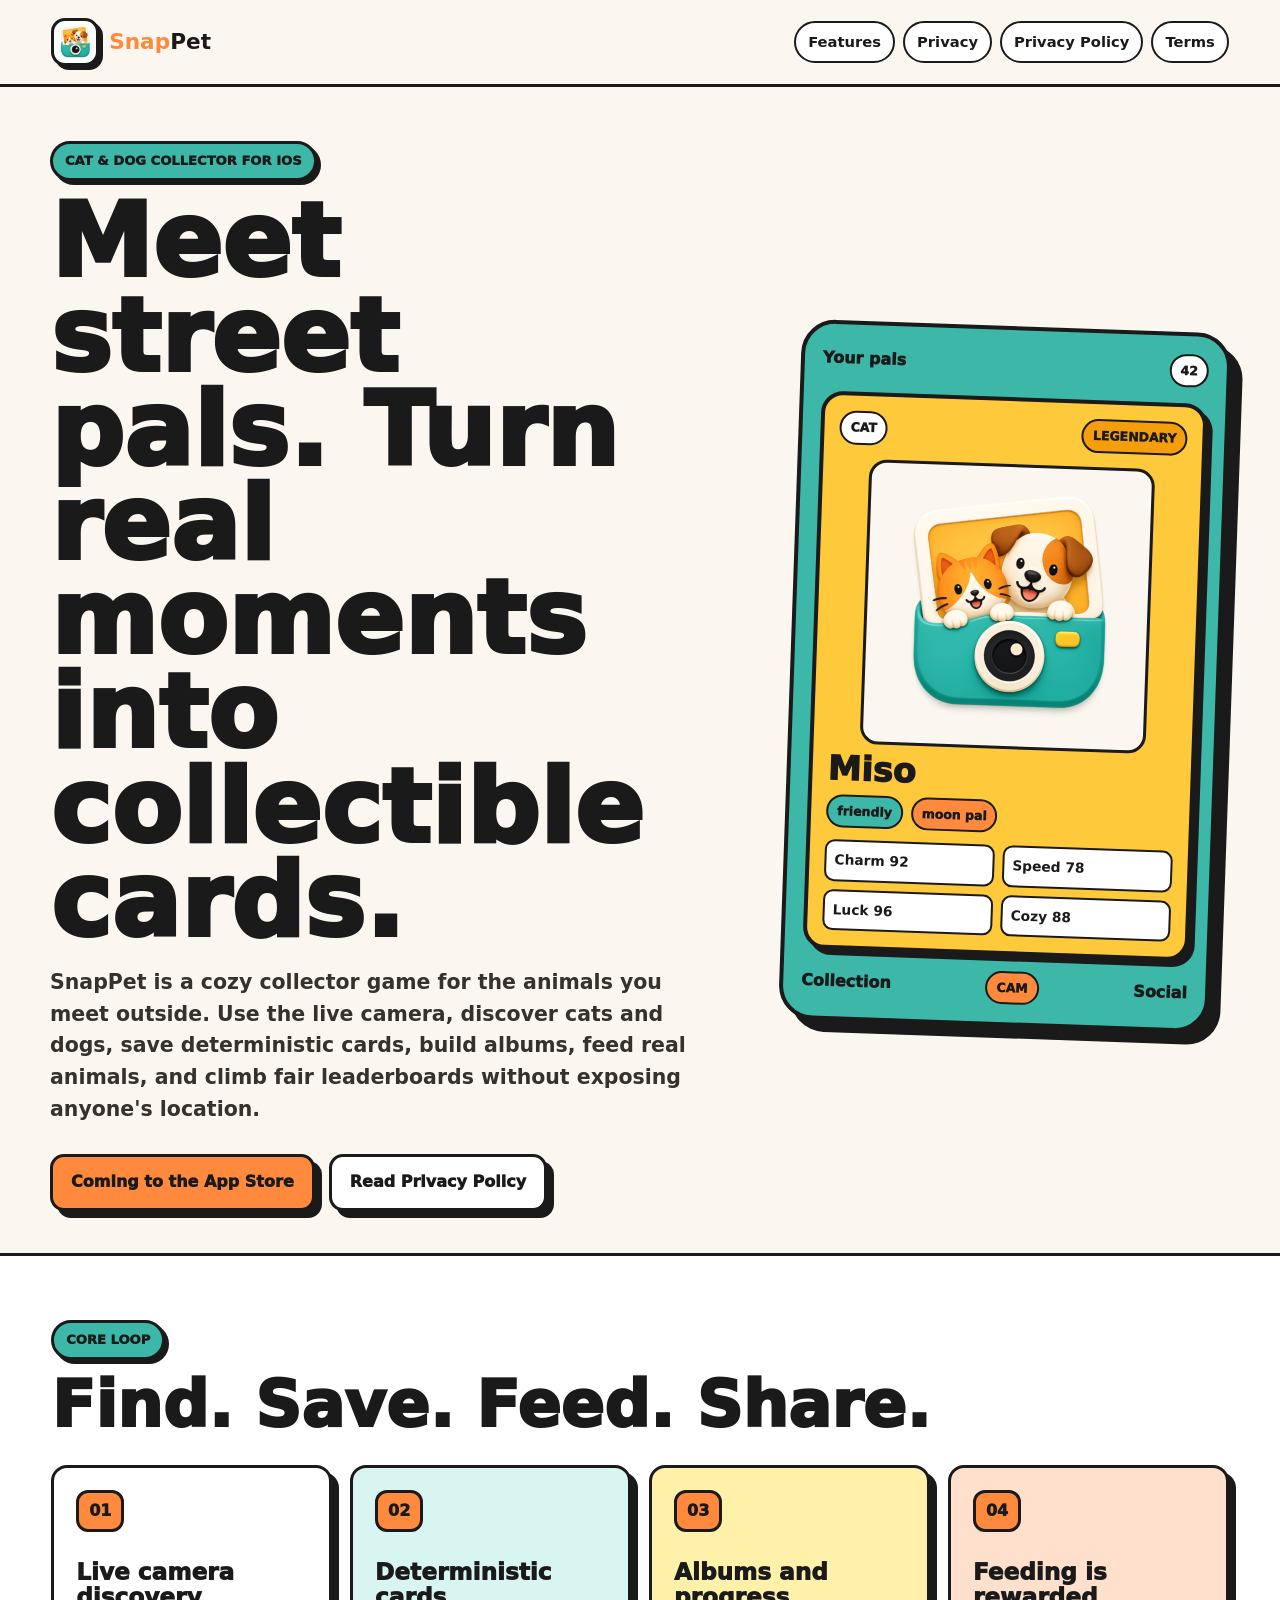
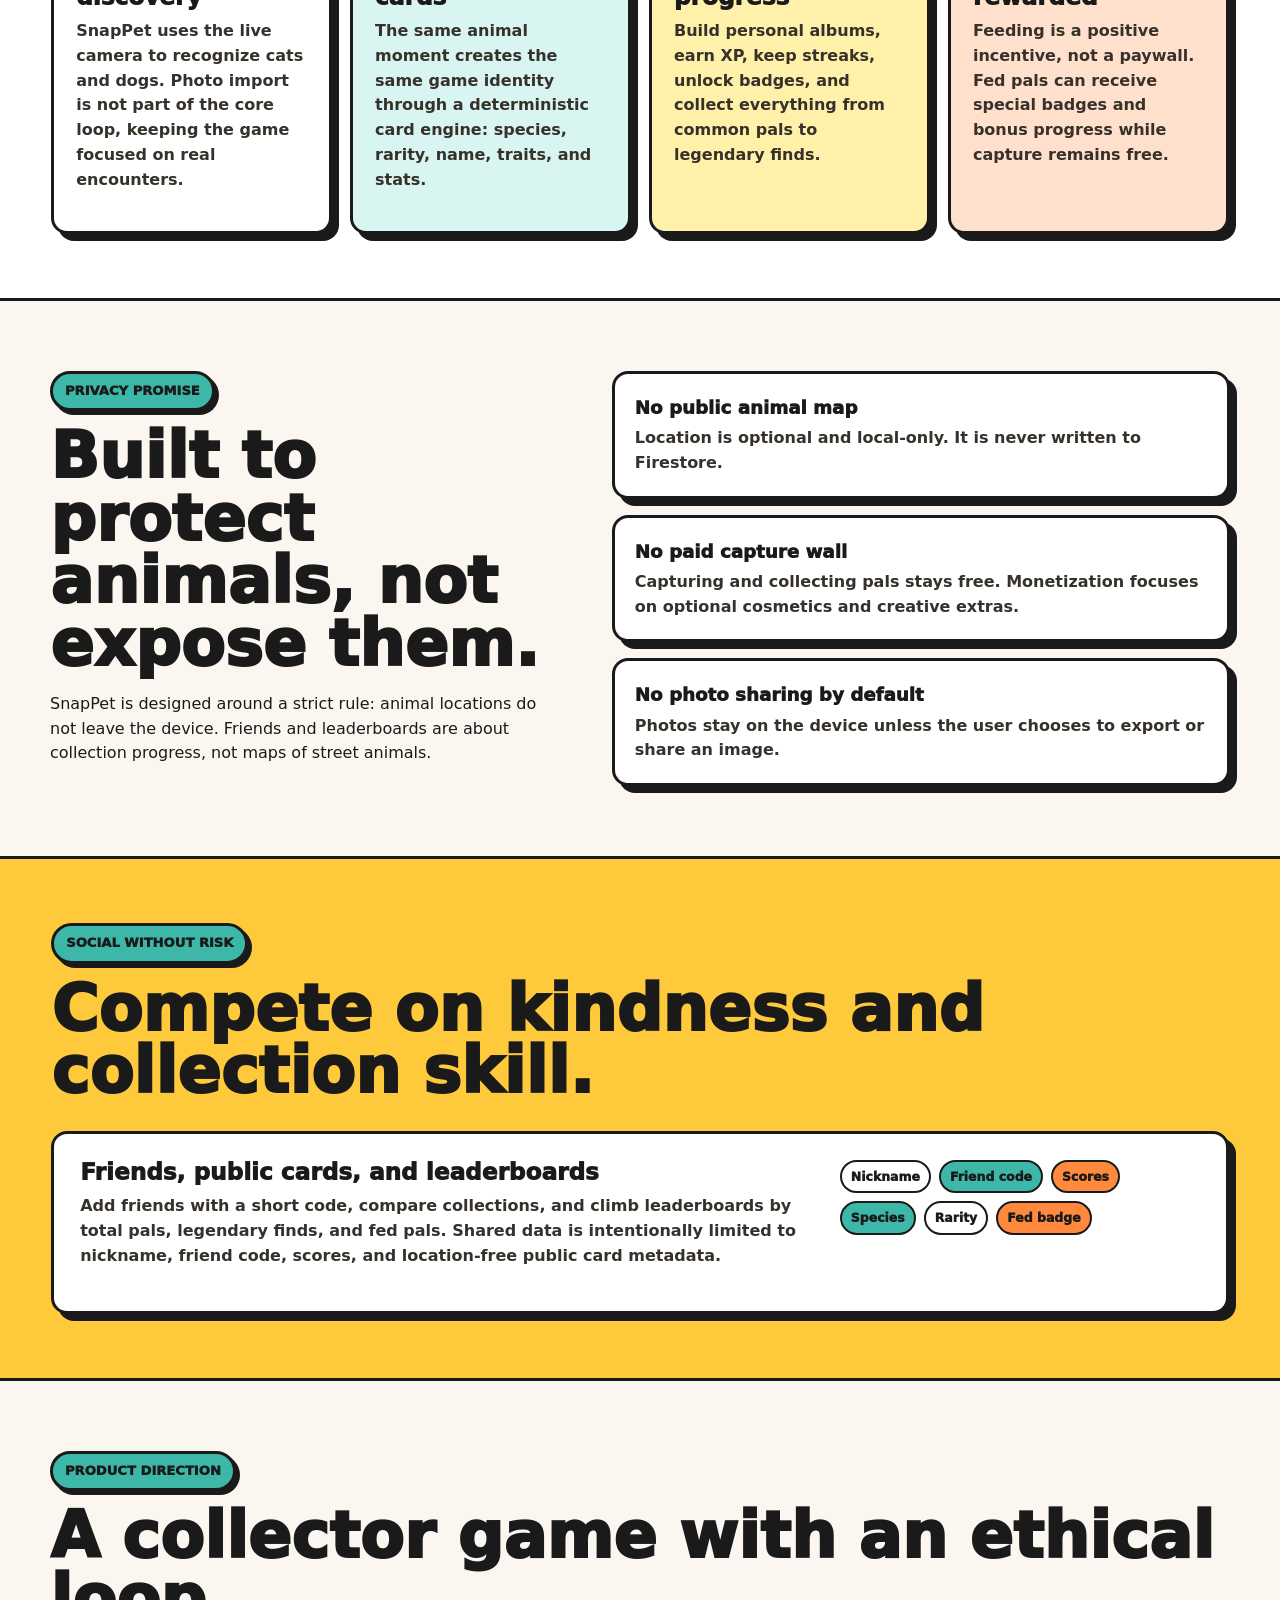
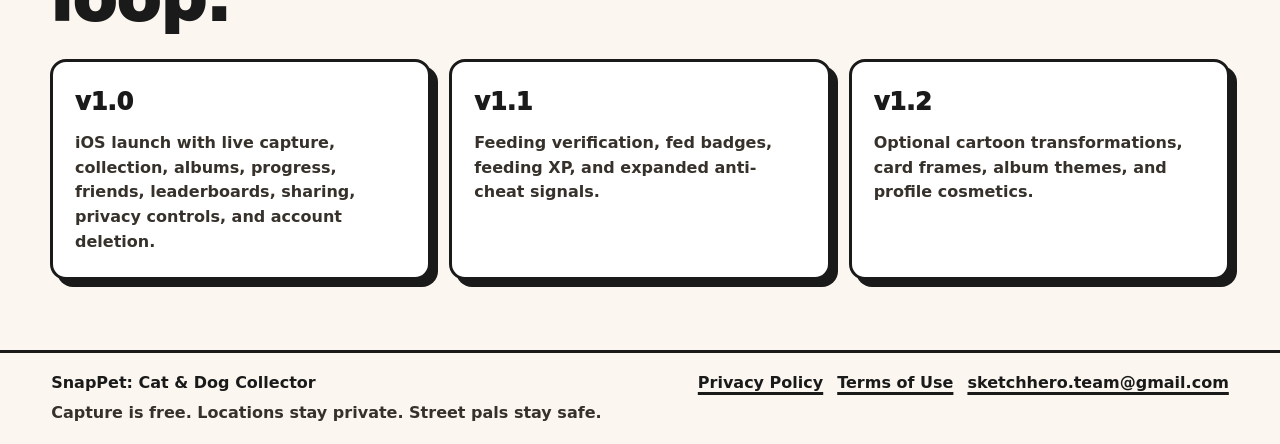
==== index.html @ d19632e2 "Add SnapPet GitHub Pages site Initialize static marketing, privacy policy, and terms of use pages fo" ====
<!doctype html>
<html lang="en">
<head>
  <meta charset="utf-8">
  <meta name="viewport" content="width=device-width, initial-scale=1">
  <title>SnapPet: Cat &amp; Dog Collector</title>
  <meta name="description" content="SnapPet turns real street cats and dogs into collectible cards with privacy-first social play. Capture is free, location stays private, and feeding is rewarded.">
  <meta name="theme-color" content="#FBF7F0">
  <meta property="og:title" content="SnapPet: Cat &amp; Dog Collector">
  <meta property="og:description" content="Meet real cats and dogs, collect their cards, feed them, and compete without exposing locations.">
  <meta property="og:type" content="website">
  <meta property="og:image" content="assets/app-icon.png">
  <link rel="icon" href="assets/brand-icon.png">
  <link rel="apple-touch-icon" href="assets/app-icon.png">
  <link rel="stylesheet" href="styles.css">
</head>
<body>
  <header class="site-header">
    <a class="brand" href="index.html" aria-label="SnapPet home">
      <img src="assets/brand-icon.png" alt="" width="48" height="48">
      <span><strong>Snap</strong>Pet</span>
    </a>
    <nav aria-label="Primary navigation">
      <a href="#features">Features</a>
      <a href="#privacy">Privacy</a>
      <a href="privacy.html">Privacy Policy</a>
      <a href="terms.html">Terms</a>
    </nav>
  </header>

  <main>
    <section class="hero">
      <div class="hero-copy">
        <p class="eyebrow">Cat &amp; dog collector for iOS</p>
        <h1>Meet street pals. Turn real moments into collectible cards.</h1>
        <p class="lead">SnapPet is a cozy collector game for the animals you meet outside. Use the live camera, discover cats and dogs, save deterministic cards, build albums, feed real animals, and climb fair leaderboards without exposing anyone's location.</p>
        <div class="actions">
          <a class="neo-button primary" href="#launch">Coming to the App Store</a>
          <a class="neo-button secondary" href="privacy.html">Read Privacy Policy</a>
        </div>
      </div>
      <div class="hero-visual" aria-label="SnapPet app preview">
        <div class="phone-frame">
          <div class="phone-top">
            <span>Your pals</span>
            <span class="pill">42</span>
          </div>
          <div class="card-preview legendary">
            <div class="card-top">
              <span class="pet-icon">CAT</span>
              <span class="rarity">LEGENDARY</span>
            </div>
            <img src="assets/brand-icon.png" alt="SnapPet cat and dog camera icon">
            <h2>Miso</h2>
            <div class="trait-row">
              <span>friendly</span>
              <span>moon pal</span>
            </div>
            <div class="stat-grid">
              <span>Charm 92</span>
              <span>Speed 78</span>
              <span>Luck 96</span>
              <span>Cozy 88</span>
            </div>
          </div>
          <div class="phone-actions">
            <span>Collection</span>
            <span class="camera-dot">CAM</span>
            <span>Social</span>
          </div>
        </div>
      </div>
    </section>

    <section class="band" id="features">
      <div class="section-heading">
        <p class="eyebrow">Core loop</p>
        <h2>Find. Save. Feed. Share.</h2>
      </div>
      <div class="feature-grid">
        <article class="neo-card">
          <span class="number">01</span>
          <h3>Live camera discovery</h3>
          <p>SnapPet uses the live camera to recognize cats and dogs. Photo import is not part of the core loop, keeping the game focused on real encounters.</p>
        </article>
        <article class="neo-card teal">
          <span class="number">02</span>
          <h3>Deterministic cards</h3>
          <p>The same animal moment creates the same game identity through a deterministic card engine: species, rarity, name, traits, and stats.</p>
        </article>
        <article class="neo-card yellow">
          <span class="number">03</span>
          <h3>Albums and progress</h3>
          <p>Build personal albums, earn XP, keep streaks, unlock badges, and collect everything from common pals to legendary finds.</p>
        </article>
        <article class="neo-card orange">
          <span class="number">04</span>
          <h3>Feeding is rewarded</h3>
          <p>Feeding is a positive incentive, not a paywall. Fed pals can receive special badges and bonus progress while capture remains free.</p>
        </article>
      </div>
    </section>

    <section class="split" id="privacy">
      <div>
        <p class="eyebrow">Privacy promise</p>
        <h2>Built to protect animals, not expose them.</h2>
        <p>SnapPet is designed around a strict rule: animal locations do not leave the device. Friends and leaderboards are about collection progress, not maps of street animals.</p>
      </div>
      <div class="promise-list">
        <div class="promise-item">
          <strong>No public animal map</strong>
          <span>Location is optional and local-only. It is never written to Firestore.</span>
        </div>
        <div class="promise-item">
          <strong>No paid capture wall</strong>
          <span>Capturing and collecting pals stays free. Monetization focuses on optional cosmetics and creative extras.</span>
        </div>
        <div class="promise-item">
          <strong>No photo sharing by default</strong>
          <span>Photos stay on the device unless the user chooses to export or share an image.</span>
        </div>
      </div>
    </section>

    <section class="band social-band">
      <div class="section-heading">
        <p class="eyebrow">Social without risk</p>
        <h2>Compete on kindness and collection skill.</h2>
      </div>
      <div class="wide-card">
        <div>
          <h3>Friends, public cards, and leaderboards</h3>
          <p>Add friends with a short code, compare collections, and climb leaderboards by total pals, legendary finds, and fed pals. Shared data is intentionally limited to nickname, friend code, scores, and location-free public card metadata.</p>
        </div>
        <ul class="tag-list" aria-label="Shared social fields">
          <li>Nickname</li>
          <li>Friend code</li>
          <li>Scores</li>
          <li>Species</li>
          <li>Rarity</li>
          <li>Fed badge</li>
        </ul>
      </div>
    </section>

    <section class="roadmap" id="launch">
      <div class="section-heading">
        <p class="eyebrow">Product direction</p>
        <h2>A collector game with an ethical loop.</h2>
      </div>
      <div class="timeline">
        <article>
          <strong>v1.0</strong>
          <span>iOS launch with live capture, collection, albums, progress, friends, leaderboards, sharing, privacy controls, and account deletion.</span>
        </article>
        <article>
          <strong>v1.1</strong>
          <span>Feeding verification, fed badges, feeding XP, and expanded anti-cheat signals.</span>
        </article>
        <article>
          <strong>v1.2</strong>
          <span>Optional cartoon transformations, card frames, album themes, and profile cosmetics.</span>
        </article>
      </div>
    </section>
  </main>

  <footer class="site-footer">
    <div>
      <strong>SnapPet: Cat &amp; Dog Collector</strong>
      <p>Capture is free. Locations stay private. Street pals stay safe.</p>
    </div>
    <div class="footer-links">
      <a href="privacy.html">Privacy Policy</a>
      <a href="terms.html">Terms of Use</a>
      <a href="mailto:sketchhero.team@gmail.com">sketchhero.team@gmail.com</a>
    </div>
  </footer>
</body>
</html>
---- styles.css ----
:root {
  --cream: #FBF7F0;
  --ink: #1A1A1A;
  --orange: #FF8A3D;
  --teal: #3DB8A8;
  --yellow: #FFC93C;
  --surface: #FFFFFF;
  --warm-gray: #8A8278;
  --border-light: #E3E3E6;
  --common: #9CA3AF;
  --uncommon: #4ADE80;
  --rare: #3B82F6;
  --epic: #A855F7;
  --legendary: #F59E0B;
  --radius: 16px;
  --shadow: 7px 7px 0 var(--ink);
}

* {
  box-sizing: border-box;
}

html {
  scroll-behavior: smooth;
}

body {
  margin: 0;
  background: var(--cream);
  color: var(--ink);
  font-family: ui-rounded, "SF Pro Rounded", "Arial Rounded MT Bold", system-ui, -apple-system, BlinkMacSystemFont, "Segoe UI", sans-serif;
  line-height: 1.55;
}

a {
  color: inherit;
  text-decoration-thickness: 3px;
  text-underline-offset: 4px;
}

img {
  display: block;
  max-width: 100%;
}

.site-header,
.site-footer {
  display: flex;
  align-items: center;
  justify-content: space-between;
  gap: 24px;
  padding: 18px clamp(18px, 4vw, 56px);
  border-bottom: 3px solid var(--ink);
  background: var(--cream);
}

.site-header {
  position: sticky;
  top: 0;
  z-index: 10;
}

.brand {
  display: inline-flex;
  align-items: center;
  gap: 10px;
  color: var(--ink);
  font-size: 1.35rem;
  font-weight: 900;
  text-decoration: none;
}

.brand img {
  width: 48px;
  height: 48px;
  border: 3px solid var(--ink);
  border-radius: 14px;
  background: var(--surface);
  box-shadow: 4px 4px 0 var(--ink);
}

.brand strong {
  color: var(--orange);
}

nav {
  display: flex;
  flex-wrap: wrap;
  align-items: center;
  justify-content: flex-end;
  gap: 8px;
}

nav a {
  border: 2px solid var(--ink);
  border-radius: 999px;
  background: var(--surface);
  padding: 8px 12px;
  color: var(--ink);
  font-size: .92rem;
  font-weight: 900;
  text-decoration: none;
}

nav a:hover,
nav a[aria-current="page"] {
  background: var(--yellow);
}

main {
  overflow: hidden;
}

.hero,
.split,
.roadmap,
.legal-page {
  width: min(1180px, calc(100% - 36px));
  margin: 0 auto;
}

.hero {
  display: grid;
  grid-template-columns: minmax(0, 1fr) minmax(320px, 450px);
  gap: clamp(28px, 6vw, 72px);
  align-items: center;
  min-height: calc(100svh - 86px);
  padding: 54px 0 42px;
}

.eyebrow {
  display: inline-flex;
  width: fit-content;
  margin: 0 0 14px;
  border: 3px solid var(--ink);
  border-radius: 999px;
  background: var(--teal);
  padding: 7px 12px;
  box-shadow: 4px 4px 0 var(--ink);
  color: var(--ink);
  font-size: .82rem;
  font-weight: 1000;
  text-transform: uppercase;
}

h1,
h2,
h3,
p {
  margin-top: 0;
}

h1 {
  max-width: 860px;
  margin-bottom: 18px;
  font-size: clamp(3rem, 8vw, 6.8rem);
  line-height: .92;
  font-weight: 1000;
  letter-spacing: 0;
}

h2 {
  margin-bottom: 16px;
  font-size: clamp(2.1rem, 5vw, 4rem);
  line-height: .98;
  font-weight: 1000;
  letter-spacing: 0;
}

h3 {
  margin-bottom: 10px;
  font-size: 1.45rem;
  line-height: 1.05;
  font-weight: 1000;
  letter-spacing: 0;
}

.lead {
  max-width: 760px;
  color: #36312b;
  font-size: clamp(1.05rem, 2vw, 1.28rem);
  font-weight: 650;
}

.actions {
  display: flex;
  flex-wrap: wrap;
  gap: 14px;
  margin-top: 28px;
}

.neo-button {
  display: inline-flex;
  align-items: center;
  justify-content: center;
  min-height: 52px;
  border: 3px solid var(--ink);
  border-radius: 14px;
  padding: 13px 18px;
  box-shadow: var(--shadow);
  color: var(--ink);
  font-weight: 1000;
  text-decoration: none;
  transition: transform .12s ease, box-shadow .12s ease;
}

.neo-button:hover {
  transform: translate(3px, 3px);
  box-shadow: 4px 4px 0 var(--ink);
}

.neo-button.primary {
  background: var(--orange);
}

.neo-button.secondary {
  background: var(--surface);
}

.hero-visual {
  justify-self: center;
  width: min(100%, 430px);
}

.phone-frame {
  border: 4px solid var(--ink);
  border-radius: 34px;
  background: var(--teal);
  padding: 18px;
  box-shadow: 12px 12px 0 var(--ink);
  transform: rotate(2deg);
}

.phone-top,
.phone-actions,
.card-top,
.trait-row,
.stat-grid,
.tag-list {
  display: flex;
  align-items: center;
  gap: 8px;
}

.phone-top,
.phone-actions {
  justify-content: space-between;
  color: var(--ink);
  font-weight: 1000;
}

.pill,
.camera-dot,
.rarity,
.pet-icon,
.trait-row span,
.tag-list li {
  border: 2px solid var(--ink);
  border-radius: 999px;
  padding: 5px 9px;
  background: var(--surface);
  color: var(--ink);
  font-size: .78rem;
  font-weight: 1000;
}

.camera-dot {
  background: var(--orange);
}

.card-preview {
  margin: 16px 0;
  border: 4px solid var(--ink);
  border-radius: 22px;
  background: var(--surface);
  padding: 15px;
  box-shadow: 6px 6px 0 var(--ink);
}

.card-preview.legendary {
  background: var(--yellow);
}

.card-top {
  justify-content: space-between;
}

.rarity {
  background: var(--legendary);
}

.pet-icon {
  background: var(--surface);
}

.card-preview img {
  width: 82%;
  margin: 14px auto 4px;
  border: 3px solid var(--ink);
  border-radius: 18px;
  background: var(--cream);
}

.card-preview h2 {
  margin: 10px 0 8px;
  font-size: 2.1rem;
}

.trait-row {
  flex-wrap: wrap;
  margin-bottom: 12px;
}

.trait-row span:first-child {
  background: var(--teal);
}

.trait-row span:last-child {
  background: var(--orange);
}

.stat-grid {
  display: grid;
  grid-template-columns: 1fr 1fr;
  gap: 8px;
}

.stat-grid span {
  border: 2px solid var(--ink);
  border-radius: 10px;
  background: var(--surface);
  padding: 8px;
  font-size: .86rem;
  font-weight: 900;
}

.band {
  border-top: 3px solid var(--ink);
  border-bottom: 3px solid var(--ink);
  background: var(--surface);
  padding: 64px clamp(18px, 4vw, 56px);
}

.section-heading {
  width: min(1180px, 100%);
  margin: 0 auto 28px;
}

.feature-grid {
  display: grid;
  grid-template-columns: repeat(4, minmax(0, 1fr));
  gap: 18px;
  width: min(1180px, 100%);
  margin: 0 auto;
}

.neo-card,
.wide-card,
.promise-item,
.timeline article,
.legal-content {
  border: 3px solid var(--ink);
  border-radius: var(--radius);
  background: var(--surface);
  box-shadow: var(--shadow);
}

.neo-card {
  min-height: 290px;
  padding: 22px;
}

.neo-card.teal {
  background: #d9f5f1;
}

.neo-card.yellow {
  background: #fff0aa;
}

.neo-card.orange {
  background: #ffe0cc;
}

.number {
  display: inline-flex;
  margin-bottom: 28px;
  border: 3px solid var(--ink);
  border-radius: 12px;
  background: var(--orange);
  padding: 6px 10px;
  font-weight: 1000;
}

.neo-card p,
.wide-card p,
.promise-item span,
.timeline span,
.legal-content p,
.legal-content li {
  color: #36312b;
  font-weight: 620;
}

.split {
  display: grid;
  grid-template-columns: .9fr 1.1fr;
  gap: clamp(22px, 5vw, 56px);
  align-items: start;
  padding: 70px 0;
}

.promise-list {
  display: grid;
  gap: 16px;
}

.promise-item {
  padding: 20px;
}

.promise-item strong {
  display: block;
  margin-bottom: 4px;
  font-size: 1.14rem;
  font-weight: 1000;
}

.social-band {
  background: var(--yellow);
}

.wide-card {
  display: grid;
  grid-template-columns: minmax(0, 1fr) minmax(240px, 360px);
  gap: 24px;
  width: min(1180px, 100%);
  margin: 0 auto;
  padding: 26px;
}

.tag-list {
  flex-wrap: wrap;
  align-content: start;
  margin: 0;
  padding: 0;
  list-style: none;
}

.tag-list li:nth-child(2n) {
  background: var(--teal);
}

.tag-list li:nth-child(3n) {
  background: var(--orange);
}

.roadmap {
  padding: 70px 0;
}

.timeline {
  display: grid;
  grid-template-columns: repeat(3, minmax(0, 1fr));
  gap: 18px;
}

.timeline article {
  padding: 22px;
}

.timeline strong {
  display: block;
  margin-bottom: 10px;
  font-size: 1.5rem;
  font-weight: 1000;
}

.legal-page {
  padding: 54px 0 70px;
}

.legal-hero {
  margin-bottom: 30px;
}

.legal-hero h1 {
  max-width: 900px;
}

.legal-content {
  padding: clamp(22px, 4vw, 42px);
}

.legal-content h2 {
  margin-top: 34px;
  margin-bottom: 8px;
  font-size: clamp(1.45rem, 3vw, 2.2rem);
}

.legal-content h2:first-child {
  margin-top: 0;
}

.legal-content ul {
  padding-left: 24px;
}

.legal-content li + li {
  margin-top: 8px;
}

.site-footer {
  align-items: flex-start;
  border-top: 3px solid var(--ink);
  border-bottom: 0;
}

.site-footer p {
  margin: 6px 0 0;
  color: #36312b;
  font-weight: 700;
}

.footer-links {
  display: flex;
  flex-wrap: wrap;
  justify-content: flex-end;
  gap: 14px;
  font-weight: 900;
}

@media (max-width: 980px) {
  .site-header,
  .site-footer,
  .hero,
  .split,
  .wide-card {
    grid-template-columns: 1fr;
  }

  .site-header,
  .site-footer {
    align-items: flex-start;
    flex-direction: column;
  }

  nav,
  .footer-links {
    justify-content: flex-start;
  }

  .hero {
    min-height: auto;
  }

  .feature-grid,
  .timeline {
    grid-template-columns: 1fr 1fr;
  }
}

@media (max-width: 640px) {
  .feature-grid,
  .timeline,
  .stat-grid {
    grid-template-columns: 1fr;
  }

  h1 {
    font-size: clamp(2.65rem, 16vw, 4.3rem);
  }

  .phone-frame {
    transform: none;
    box-shadow: 8px 8px 0 var(--ink);
  }

  .site-header {
    position: static;
  }
}
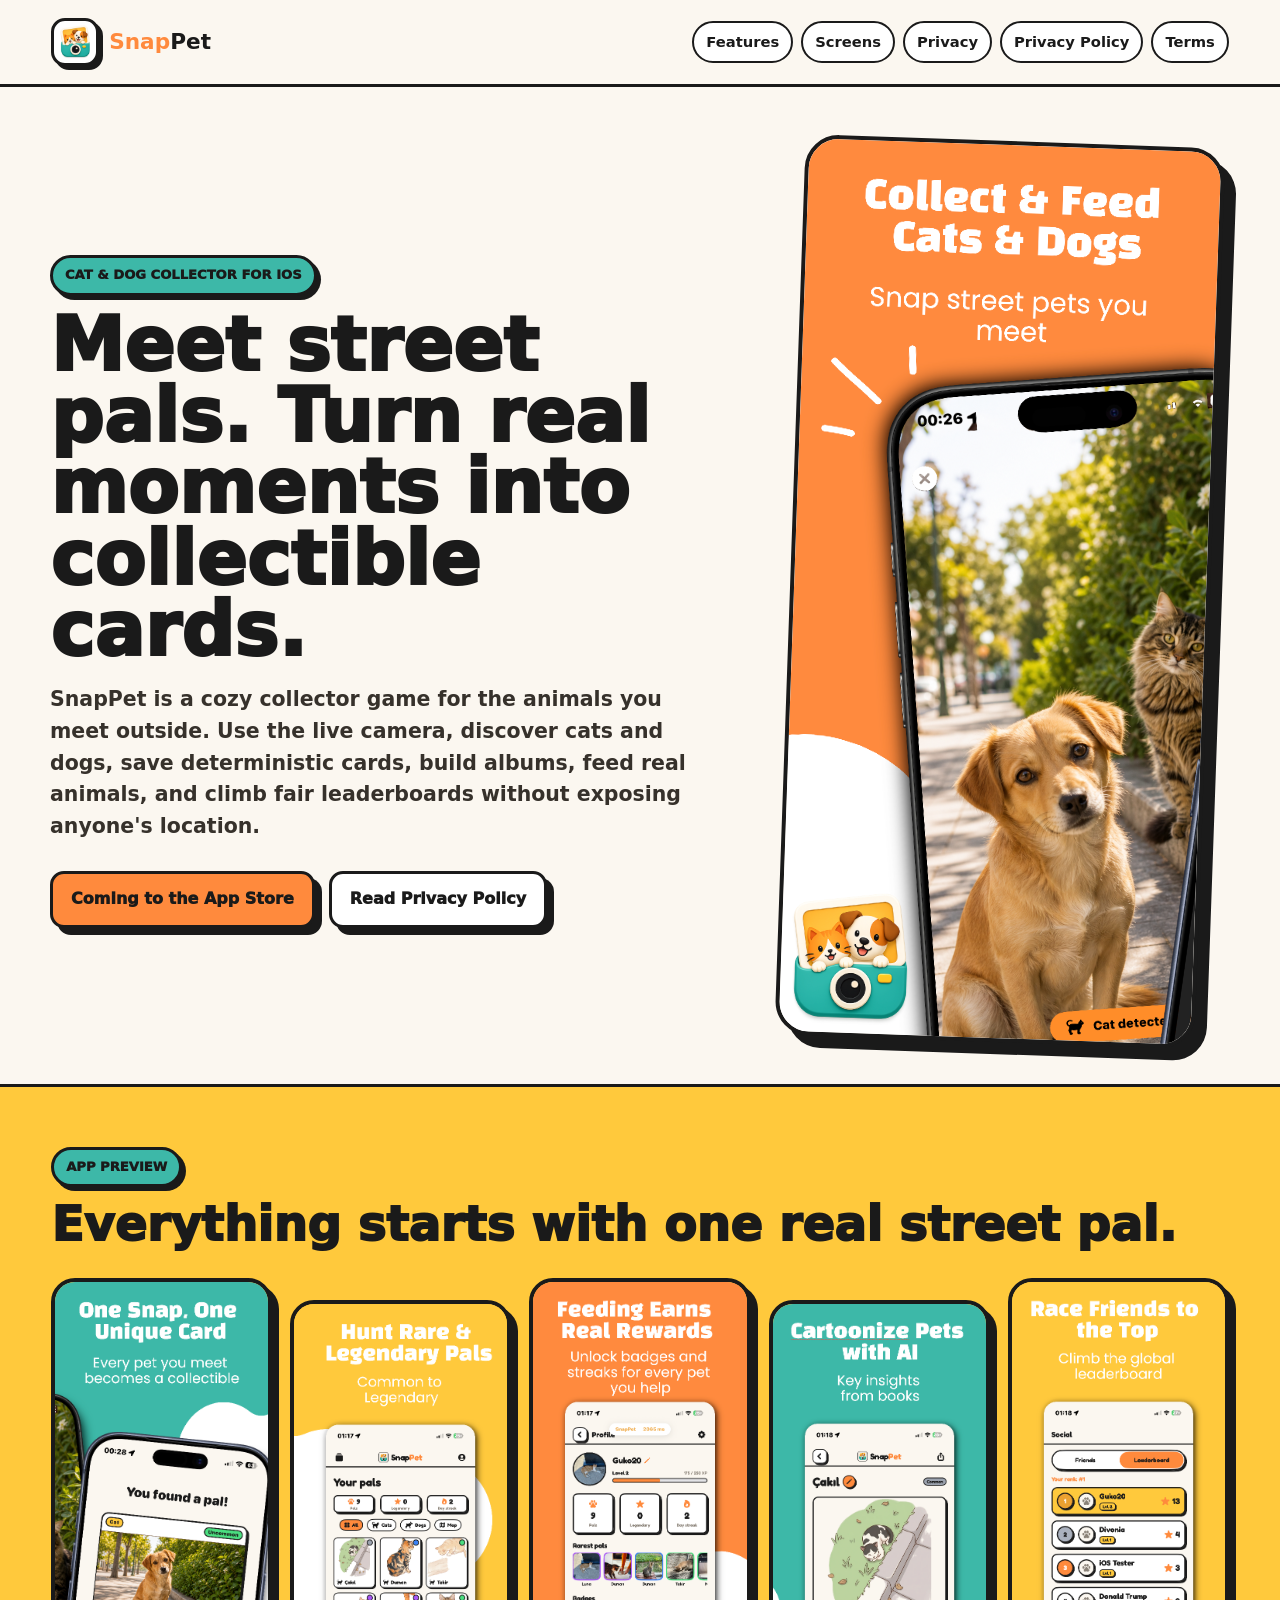
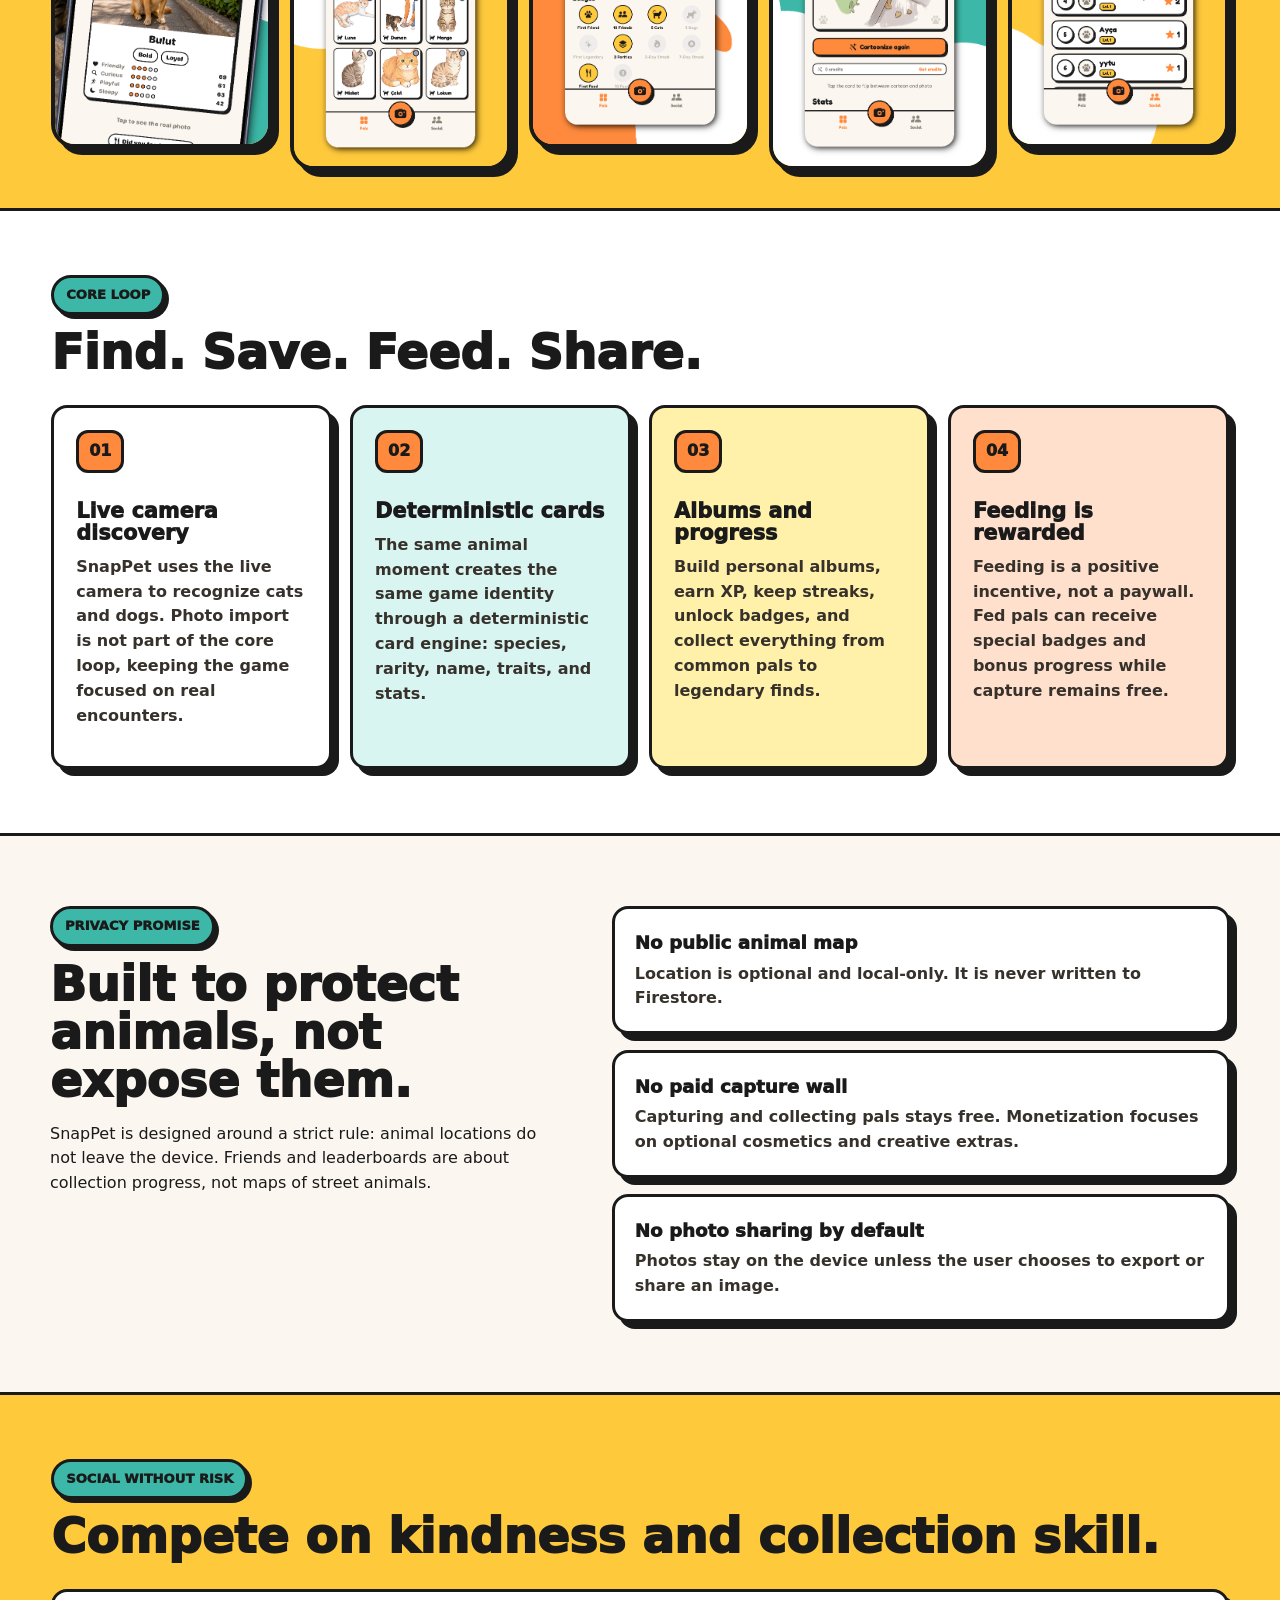
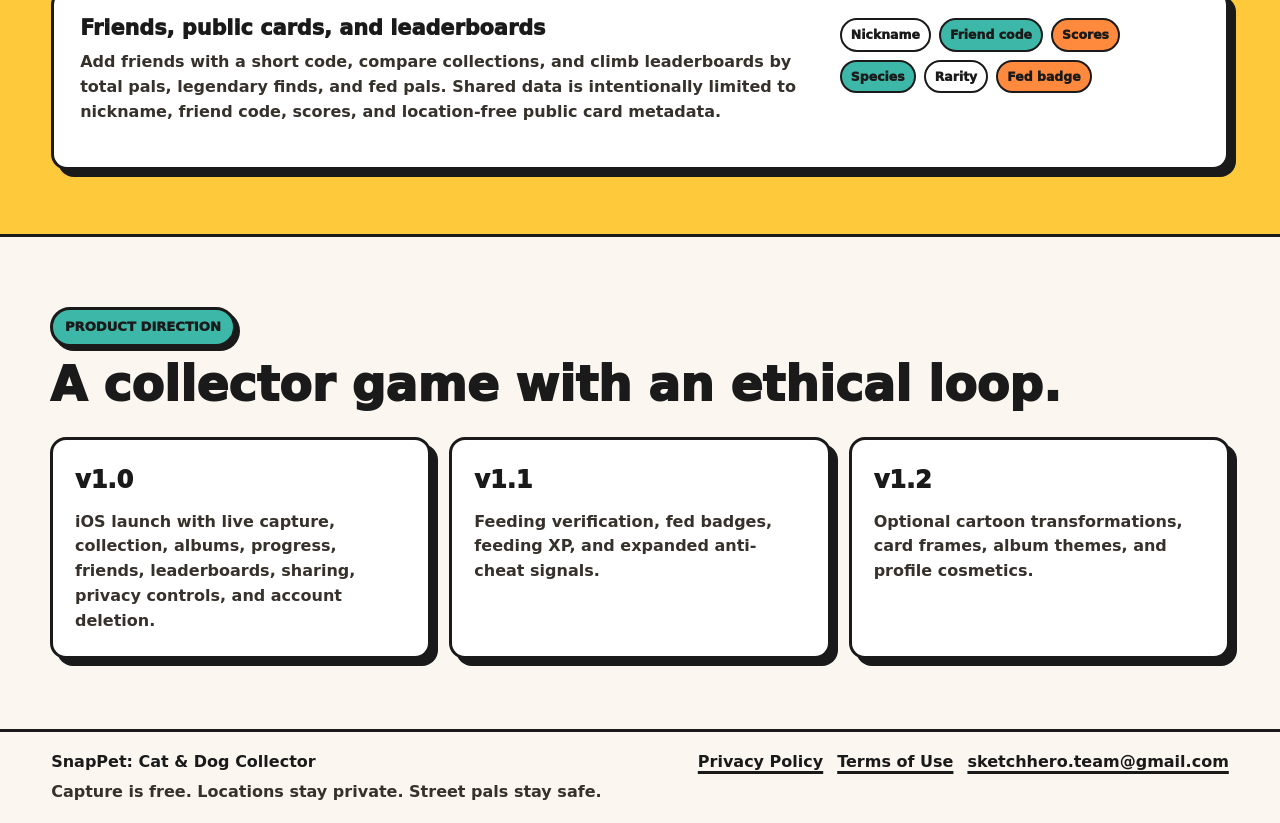
==== commit e7fef12c: "Use app screenshots on homepage" ====
--- a/index.html
+++ b/index.html
@@ -22,6 +22,7 @@
     </a>
     <nav aria-label="Primary navigation">
       <a href="#features">Features</a>
+      <a href="#screens">Screens</a>
       <a href="#privacy">Privacy</a>
       <a href="privacy.html">Privacy Policy</a>
       <a href="terms.html">Terms</a>
@@ -40,35 +41,21 @@
         </div>
       </div>
       <div class="hero-visual" aria-label="SnapPet app preview">
-        <div class="phone-frame">
-          <div class="phone-top">
-            <span>Your pals</span>
-            <span class="pill">42</span>
-          </div>
-          <div class="card-preview legendary">
-            <div class="card-top">
-              <span class="pet-icon">CAT</span>
-              <span class="rarity">LEGENDARY</span>
-            </div>
-            <img src="assets/brand-icon.png" alt="SnapPet cat and dog camera icon">
-            <h2>Miso</h2>
-            <div class="trait-row">
-              <span>friendly</span>
-              <span>moon pal</span>
-            </div>
-            <div class="stat-grid">
-              <span>Charm 92</span>
-              <span>Speed 78</span>
-              <span>Luck 96</span>
-              <span>Cozy 88</span>
-            </div>
-          </div>
-          <div class="phone-actions">
-            <span>Collection</span>
-            <span class="camera-dot">CAM</span>
-            <span>Social</span>
-          </div>
-        </div>
+        <img class="hero-shot" src="assets/feature-capture.png" alt="SnapPet live camera capture screen showing a cat and dog">
+      </div>
+    </section>
+
+    <section class="screens-showcase" id="screens" aria-label="SnapPet app screens">
+      <div class="section-heading">
+        <p class="eyebrow">App preview</p>
+        <h2>Everything starts with one real street pal.</h2>
+      </div>
+      <div class="screen-grid">
+        <img src="assets/feature-card.png" alt="SnapPet unique collectible card reveal screen">
+        <img src="assets/feature-collection.png" alt="SnapPet collection screen with rare and legendary pals">
+        <img src="assets/feature-feeding.png" alt="SnapPet profile screen with feeding rewards and badges">
+        <img src="assets/feature-ai.png" alt="SnapPet AI cartoonized pet card screen">
+        <img src="assets/feature-leaderboard.png" alt="SnapPet social leaderboard screen">
       </div>
     </section>
 
--- a/styles.css
+++ b/styles.css
@@ -153,23 +153,23 @@
 h1 {
   max-width: 860px;
   margin-bottom: 18px;
-  font-size: clamp(3rem, 8vw, 6.8rem);
-  line-height: .92;
+  font-size: clamp(2.35rem, 5.8vw, 4.8rem);
+  line-height: .96;
   font-weight: 1000;
   letter-spacing: 0;
 }
 
 h2 {
   margin-bottom: 16px;
-  font-size: clamp(2.1rem, 5vw, 4rem);
-  line-height: .98;
+  font-size: clamp(1.7rem, 3.7vw, 3rem);
+  line-height: 1.02;
   font-weight: 1000;
   letter-spacing: 0;
 }
 
 h3 {
   margin-bottom: 10px;
-  font-size: 1.45rem;
+  font-size: 1.3rem;
   line-height: 1.05;
   font-weight: 1000;
   letter-spacing: 0;
@@ -222,6 +222,15 @@
   width: min(100%, 430px);
 }
 
+.hero-shot {
+  width: min(100%, 420px);
+  border: 4px solid var(--ink);
+  border-radius: 34px;
+  background: var(--orange);
+  box-shadow: 12px 12px 0 var(--ink);
+  transform: rotate(2deg);
+}
+
 .phone-frame {
   border: 4px solid var(--ink);
   border-radius: 34px;
@@ -303,7 +312,7 @@
 
 .card-preview h2 {
   margin: 10px 0 8px;
-  font-size: 2.1rem;
+  font-size: 1.75rem;
 }
 
 .trait-row {
@@ -341,9 +350,35 @@
   padding: 64px clamp(18px, 4vw, 56px);
 }
 
+.screens-showcase {
+  border-top: 3px solid var(--ink);
+  background: var(--yellow);
+  padding: 60px clamp(18px, 4vw, 56px);
+}
+
 .section-heading {
   width: min(1180px, 100%);
   margin: 0 auto 28px;
+}
+
+.screen-grid {
+  display: grid;
+  grid-template-columns: repeat(5, minmax(210px, 1fr));
+  gap: 18px;
+  width: min(1180px, 100%);
+  margin: 0 auto;
+}
+
+.screen-grid img {
+  width: 100%;
+  border: 4px solid var(--ink);
+  border-radius: 24px;
+  background: var(--surface);
+  box-shadow: var(--shadow);
+}
+
+.screen-grid img:nth-child(2n) {
+  transform: translateY(22px);
 }
 
 .feature-grid {
@@ -495,7 +530,7 @@
 .legal-content h2 {
   margin-top: 34px;
   margin-bottom: 8px;
-  font-size: clamp(1.45rem, 3vw, 2.2rem);
+  font-size: clamp(1.25rem, 2.4vw, 1.8rem);
 }
 
 .legal-content h2:first-child {
@@ -554,6 +589,10 @@
     min-height: auto;
   }
 
+  .screen-grid {
+    grid-template-columns: repeat(3, minmax(0, 1fr));
+  }
+
   .feature-grid,
   .timeline {
     grid-template-columns: 1fr 1fr;
@@ -568,7 +607,12 @@
   }
 
   h1 {
-    font-size: clamp(2.65rem, 16vw, 4.3rem);
+    font-size: clamp(2.2rem, 11vw, 3.25rem);
+  }
+
+  .hero-shot {
+    transform: none;
+    box-shadow: 8px 8px 0 var(--ink);
   }
 
   .phone-frame {
@@ -576,6 +620,24 @@
     box-shadow: 8px 8px 0 var(--ink);
   }
 
+  .screen-grid {
+    display: flex;
+    gap: 14px;
+    margin-inline: -18px;
+    overflow-x: auto;
+    padding: 0 18px 10px;
+    scroll-snap-type: x mandatory;
+  }
+
+  .screen-grid img {
+    flex: 0 0 min(78vw, 320px);
+    scroll-snap-align: start;
+  }
+
+  .screen-grid img:nth-child(2n) {
+    transform: none;
+  }
+
   .site-header {
     position: static;
   }
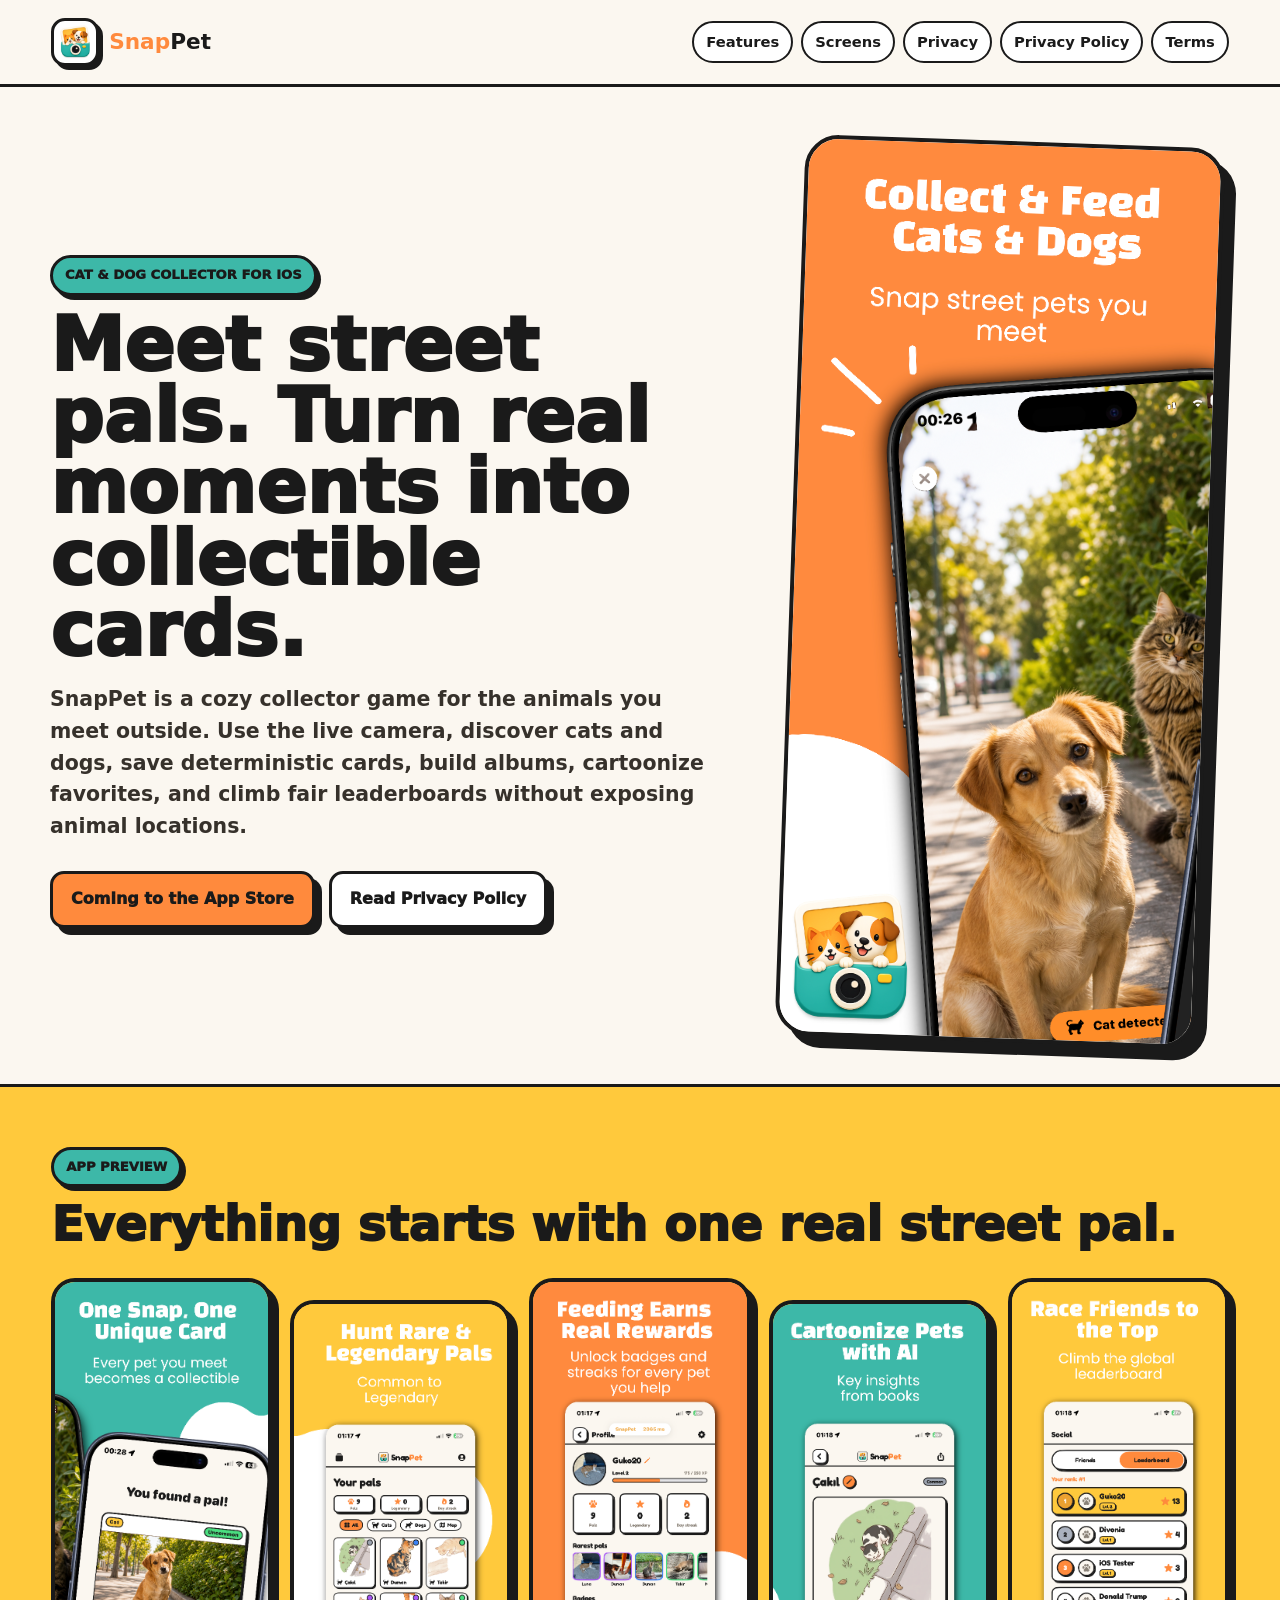
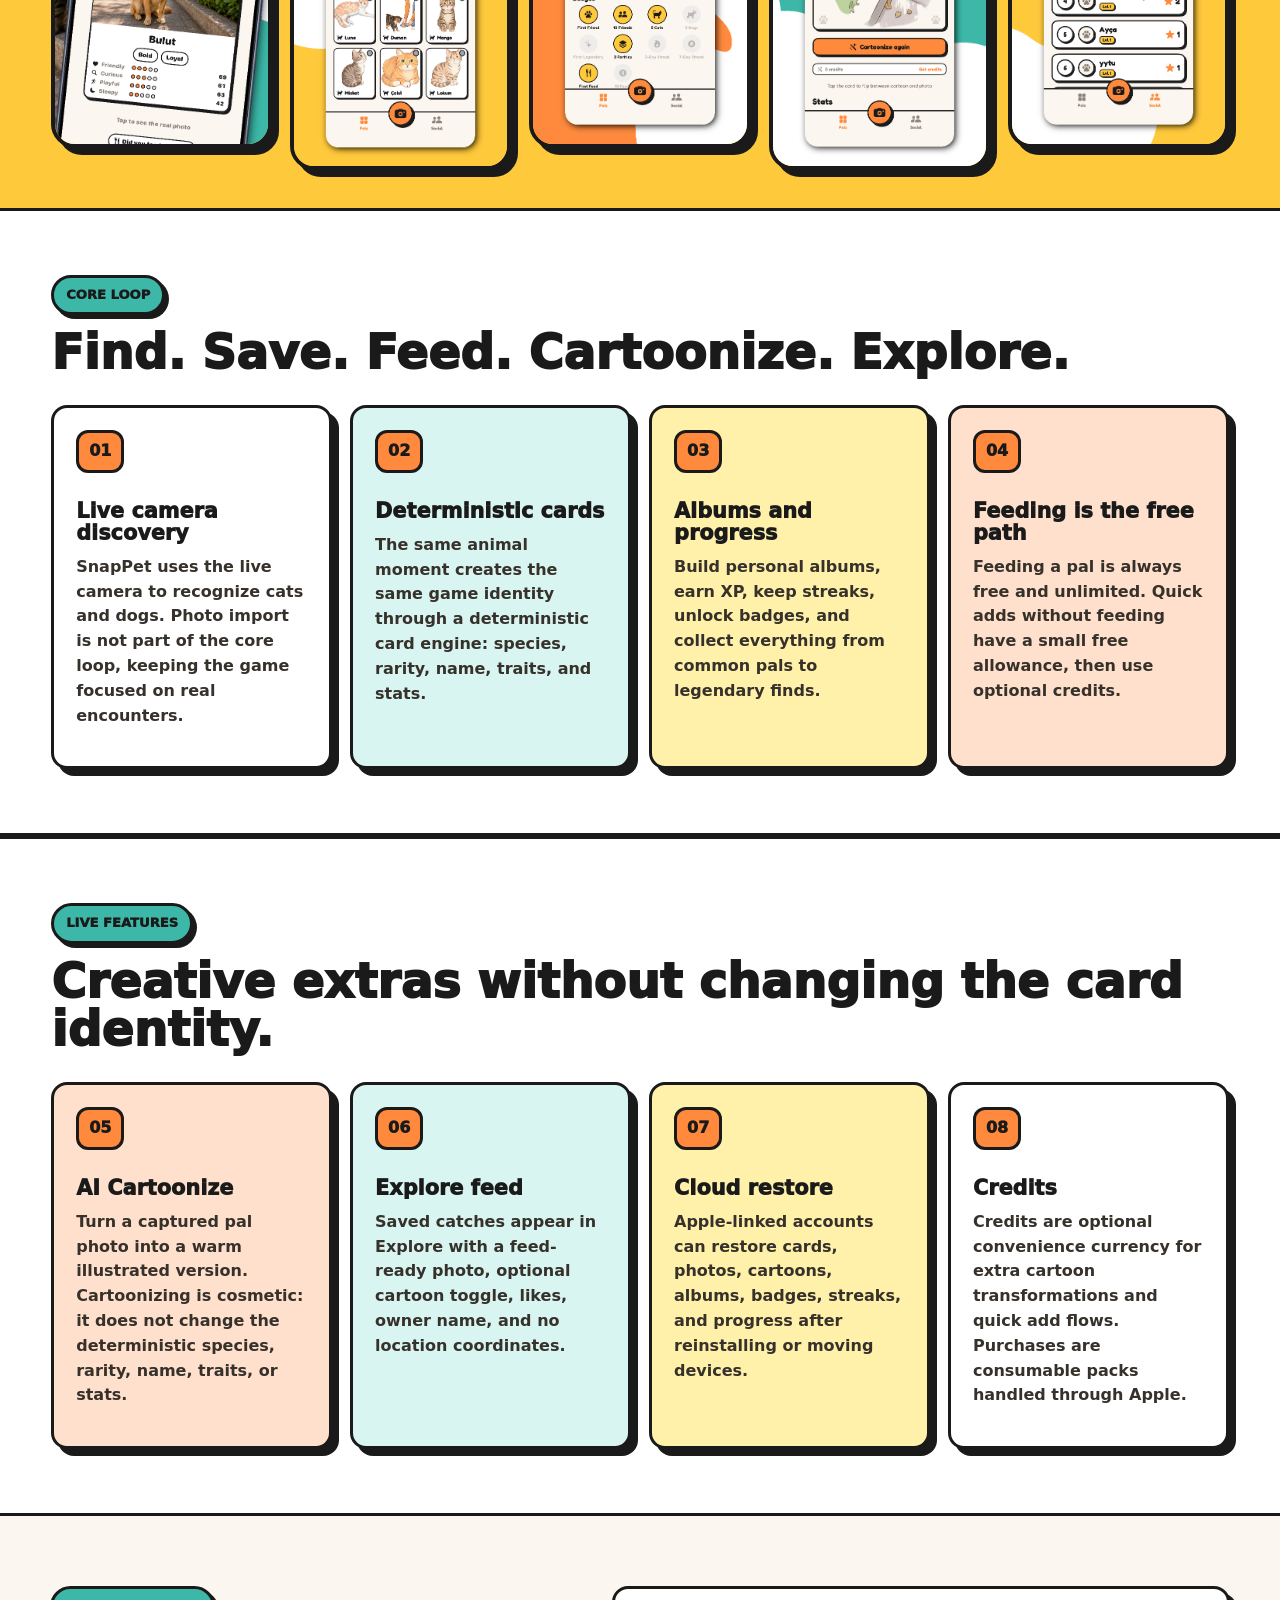
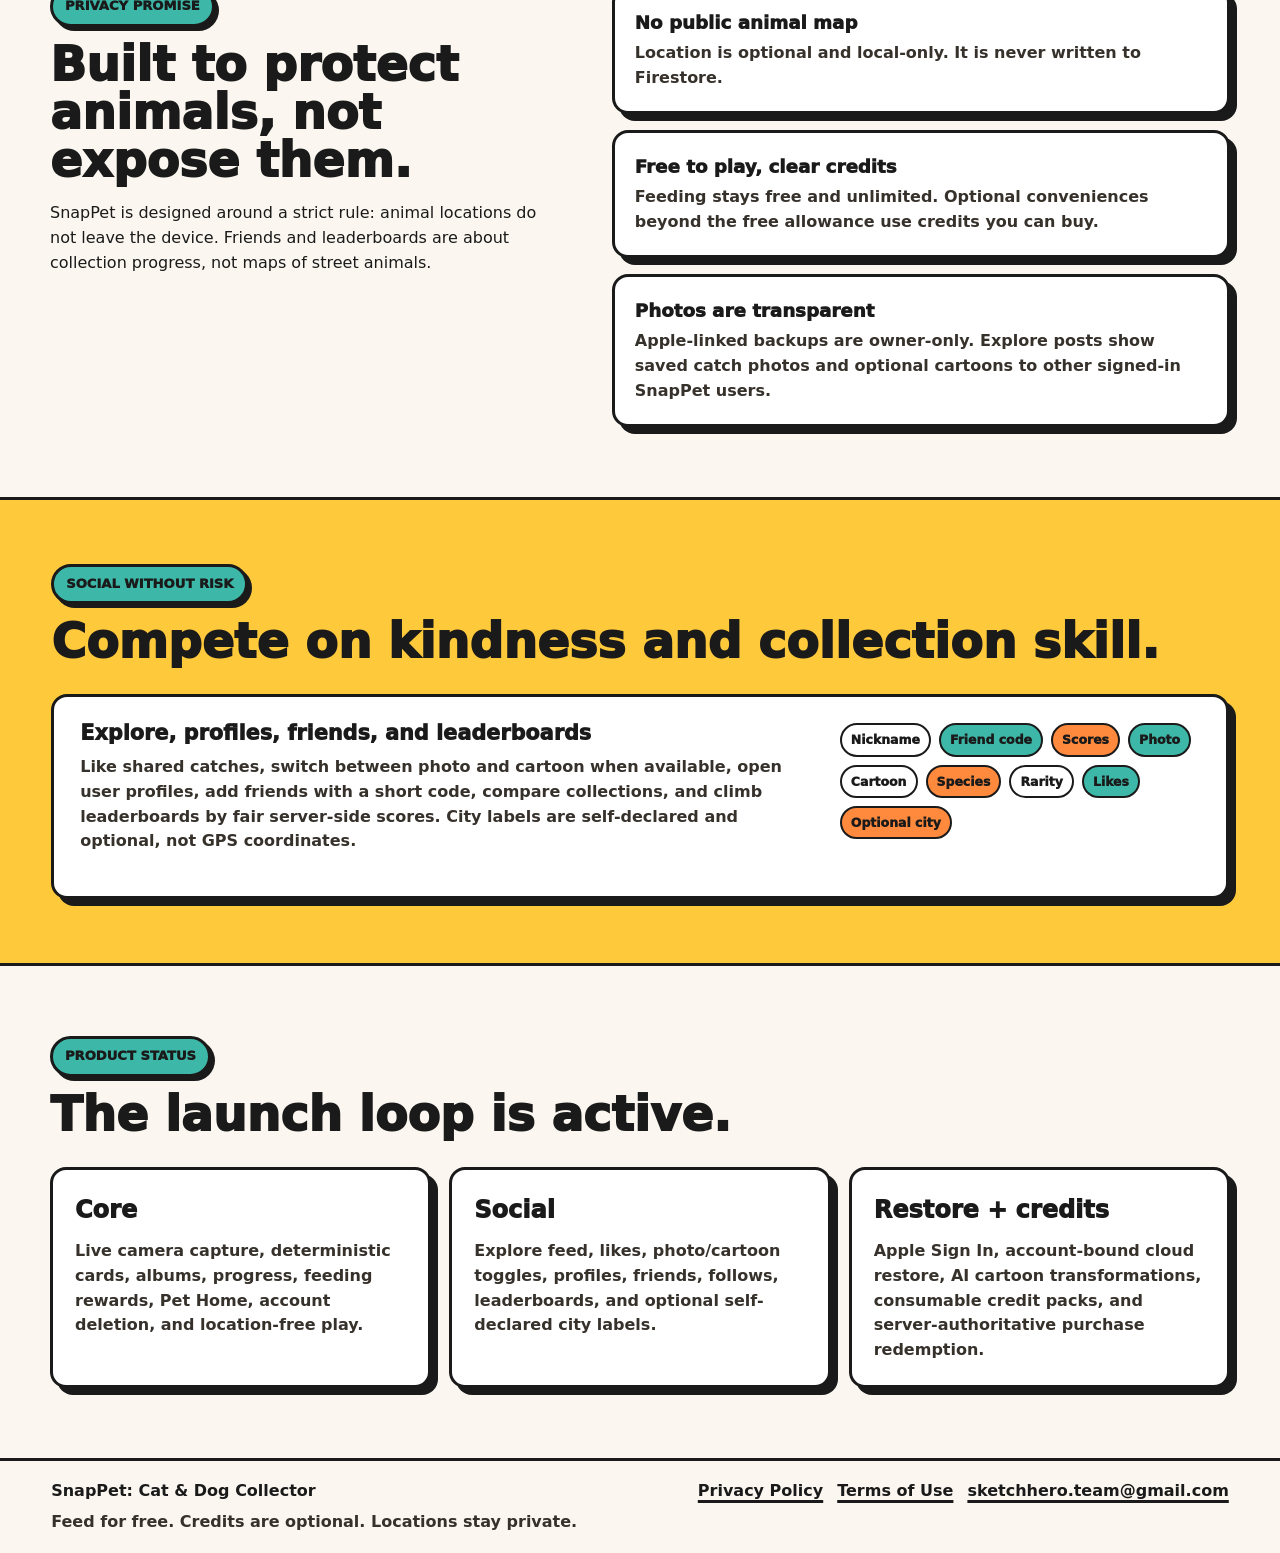
==== commit 9b6bfd7a: "Add Explore, Cartoonize, Cloud restore, and Credits features Update website and legal docs to reflec" ====
--- a/index.html
+++ b/index.html
@@ -1,13 +1,13 @@
-<!doctype html>
+<!DOCTYPE html>
 <html lang="en">
 <head>
   <meta charset="utf-8">
   <meta name="viewport" content="width=device-width, initial-scale=1">
   <title>SnapPet: Cat &amp; Dog Collector</title>
-  <meta name="description" content="SnapPet turns real street cats and dogs into collectible cards with privacy-first social play. Capture is free, location stays private, and feeding is rewarded.">
+  <meta name="description" content="SnapPet turns real street cats and dogs into deterministic collectible cards with AI cartoonize, Explore posts, cloud restore, optional credits, and no backend animal location tracking.">
   <meta name="theme-color" content="#FBF7F0">
   <meta property="og:title" content="SnapPet: Cat &amp; Dog Collector">
-  <meta property="og:description" content="Meet real cats and dogs, collect their cards, feed them, and compete without exposing locations.">
+  <meta property="og:description" content="Meet real cats and dogs, collect deterministic cards, cartoonize favorites, explore shared catches, and compete without exposing animal locations.">
   <meta property="og:type" content="website">
   <meta property="og:image" content="assets/app-icon.png">
   <link rel="icon" href="assets/brand-icon.png">
@@ -34,13 +34,13 @@
       <div class="hero-copy">
         <p class="eyebrow">Cat &amp; dog collector for iOS</p>
         <h1>Meet street pals. Turn real moments into collectible cards.</h1>
-        <p class="lead">SnapPet is a cozy collector game for the animals you meet outside. Use the live camera, discover cats and dogs, save deterministic cards, build albums, feed real animals, and climb fair leaderboards without exposing anyone's location.</p>
+        <p class="lead">SnapPet is a cozy collector game for the animals you meet outside. Use the live camera, discover cats and dogs, save deterministic cards, build albums, cartoonize favorites, and climb fair leaderboards without exposing animal locations.</p>
         <div class="actions">
           <a class="neo-button primary" href="#launch">Coming to the App Store</a>
           <a class="neo-button secondary" href="privacy.html">Read Privacy Policy</a>
         </div>
       </div>
-      <div class="hero-visual" aria-label="SnapPet app preview">
+      <div class="hero-visual">
         <img class="hero-shot" src="assets/feature-capture.png" alt="SnapPet live camera capture screen showing a cat and dog">
       </div>
     </section>
@@ -62,7 +62,7 @@
     <section class="band" id="features">
       <div class="section-heading">
         <p class="eyebrow">Core loop</p>
-        <h2>Find. Save. Feed. Share.</h2>
+        <h2>Find. Save. Feed. Cartoonize. Explore.</h2>
       </div>
       <div class="feature-grid">
         <article class="neo-card">
@@ -82,8 +82,37 @@
         </article>
         <article class="neo-card orange">
           <span class="number">04</span>
-          <h3>Feeding is rewarded</h3>
-          <p>Feeding is a positive incentive, not a paywall. Fed pals can receive special badges and bonus progress while capture remains free.</p>
+          <h3>Feeding is the free path</h3>
+          <p>Feeding a pal is always free and unlimited. Quick adds without feeding have a small free allowance, then use optional credits.</p>
+        </article>
+      </div>
+    </section>
+
+    <section class="band">
+      <div class="section-heading">
+        <p class="eyebrow">Live features</p>
+        <h2>Creative extras without changing the card identity.</h2>
+      </div>
+      <div class="feature-grid">
+        <article class="neo-card orange">
+          <span class="number">05</span>
+          <h3>AI Cartoonize</h3>
+          <p>Turn a captured pal photo into a warm illustrated version. Cartoonizing is cosmetic: it does not change the deterministic species, rarity, name, traits, or stats.</p>
+        </article>
+        <article class="neo-card teal">
+          <span class="number">06</span>
+          <h3>Explore feed</h3>
+          <p>Saved catches appear in Explore with a feed-ready photo, optional cartoon toggle, likes, owner name, and no location coordinates.</p>
+        </article>
+        <article class="neo-card yellow">
+          <span class="number">07</span>
+          <h3>Cloud restore</h3>
+          <p>Apple-linked accounts can restore cards, photos, cartoons, albums, badges, streaks, and progress after reinstalling or moving devices.</p>
+        </article>
+        <article class="neo-card">
+          <span class="number">08</span>
+          <h3>Credits</h3>
+          <p>Credits are optional convenience currency for extra cartoon transformations and quick add flows. Purchases are consumable packs handled through Apple.</p>
         </article>
       </div>
     </section>
@@ -100,12 +129,12 @@
           <span>Location is optional and local-only. It is never written to Firestore.</span>
         </div>
         <div class="promise-item">
-          <strong>No paid capture wall</strong>
-          <span>Capturing and collecting pals stays free. Monetization focuses on optional cosmetics and creative extras.</span>
+          <strong>Free to play, clear credits</strong>
+          <span>Feeding stays free and unlimited. Optional conveniences beyond the free allowance use credits you can buy.</span>
         </div>
         <div class="promise-item">
-          <strong>No photo sharing by default</strong>
-          <span>Photos stay on the device unless the user chooses to export or share an image.</span>
+          <strong>Photos are transparent</strong>
+          <span>Apple-linked backups are owner-only. Explore posts show saved catch photos and optional cartoons to other signed-in SnapPet users.</span>
         </div>
       </div>
     </section>
@@ -117,37 +146,40 @@
       </div>
       <div class="wide-card">
         <div>
-          <h3>Friends, public cards, and leaderboards</h3>
-          <p>Add friends with a short code, compare collections, and climb leaderboards by total pals, legendary finds, and fed pals. Shared data is intentionally limited to nickname, friend code, scores, and location-free public card metadata.</p>
-        </div>
-        <ul class="tag-list" aria-label="Shared social fields">
+          <h3>Explore, profiles, friends, and leaderboards</h3>
+          <p>Like shared catches, switch between photo and cartoon when available, open user profiles, add friends with a short code, compare collections, and climb leaderboards by fair server-side scores. City labels are self-declared and optional, not GPS coordinates.</p>
+        </div>
+        <ul class="tag-list">
           <li>Nickname</li>
           <li>Friend code</li>
           <li>Scores</li>
+          <li>Photo</li>
+          <li>Cartoon</li>
           <li>Species</li>
           <li>Rarity</li>
-          <li>Fed badge</li>
+          <li>Likes</li>
+          <li>Optional city</li>
         </ul>
       </div>
     </section>
 
     <section class="roadmap" id="launch">
       <div class="section-heading">
-        <p class="eyebrow">Product direction</p>
-        <h2>A collector game with an ethical loop.</h2>
+        <p class="eyebrow">Product status</p>
+        <h2>The launch loop is active.</h2>
       </div>
       <div class="timeline">
         <article>
-          <strong>v1.0</strong>
-          <span>iOS launch with live capture, collection, albums, progress, friends, leaderboards, sharing, privacy controls, and account deletion.</span>
+          <strong>Core</strong>
+          <span>Live camera capture, deterministic cards, albums, progress, feeding rewards, Pet Home, account deletion, and location-free play.</span>
         </article>
         <article>
-          <strong>v1.1</strong>
-          <span>Feeding verification, fed badges, feeding XP, and expanded anti-cheat signals.</span>
+          <strong>Social</strong>
+          <span>Explore feed, likes, photo/cartoon toggles, profiles, friends, follows, leaderboards, and optional self-declared city labels.</span>
         </article>
         <article>
-          <strong>v1.2</strong>
-          <span>Optional cartoon transformations, card frames, album themes, and profile cosmetics.</span>
+          <strong>Restore + credits</strong>
+          <span>Apple Sign In, account-bound cloud restore, AI cartoon transformations, consumable credit packs, and server-authoritative purchase redemption.</span>
         </article>
       </div>
     </section>
@@ -156,7 +188,7 @@
   <footer class="site-footer">
     <div>
       <strong>SnapPet: Cat &amp; Dog Collector</strong>
-      <p>Capture is free. Locations stay private. Street pals stay safe.</p>
+      <p>Feed for free. Credits are optional. Locations stay private.</p>
     </div>
     <div class="footer-links">
       <a href="privacy.html">Privacy Policy</a>
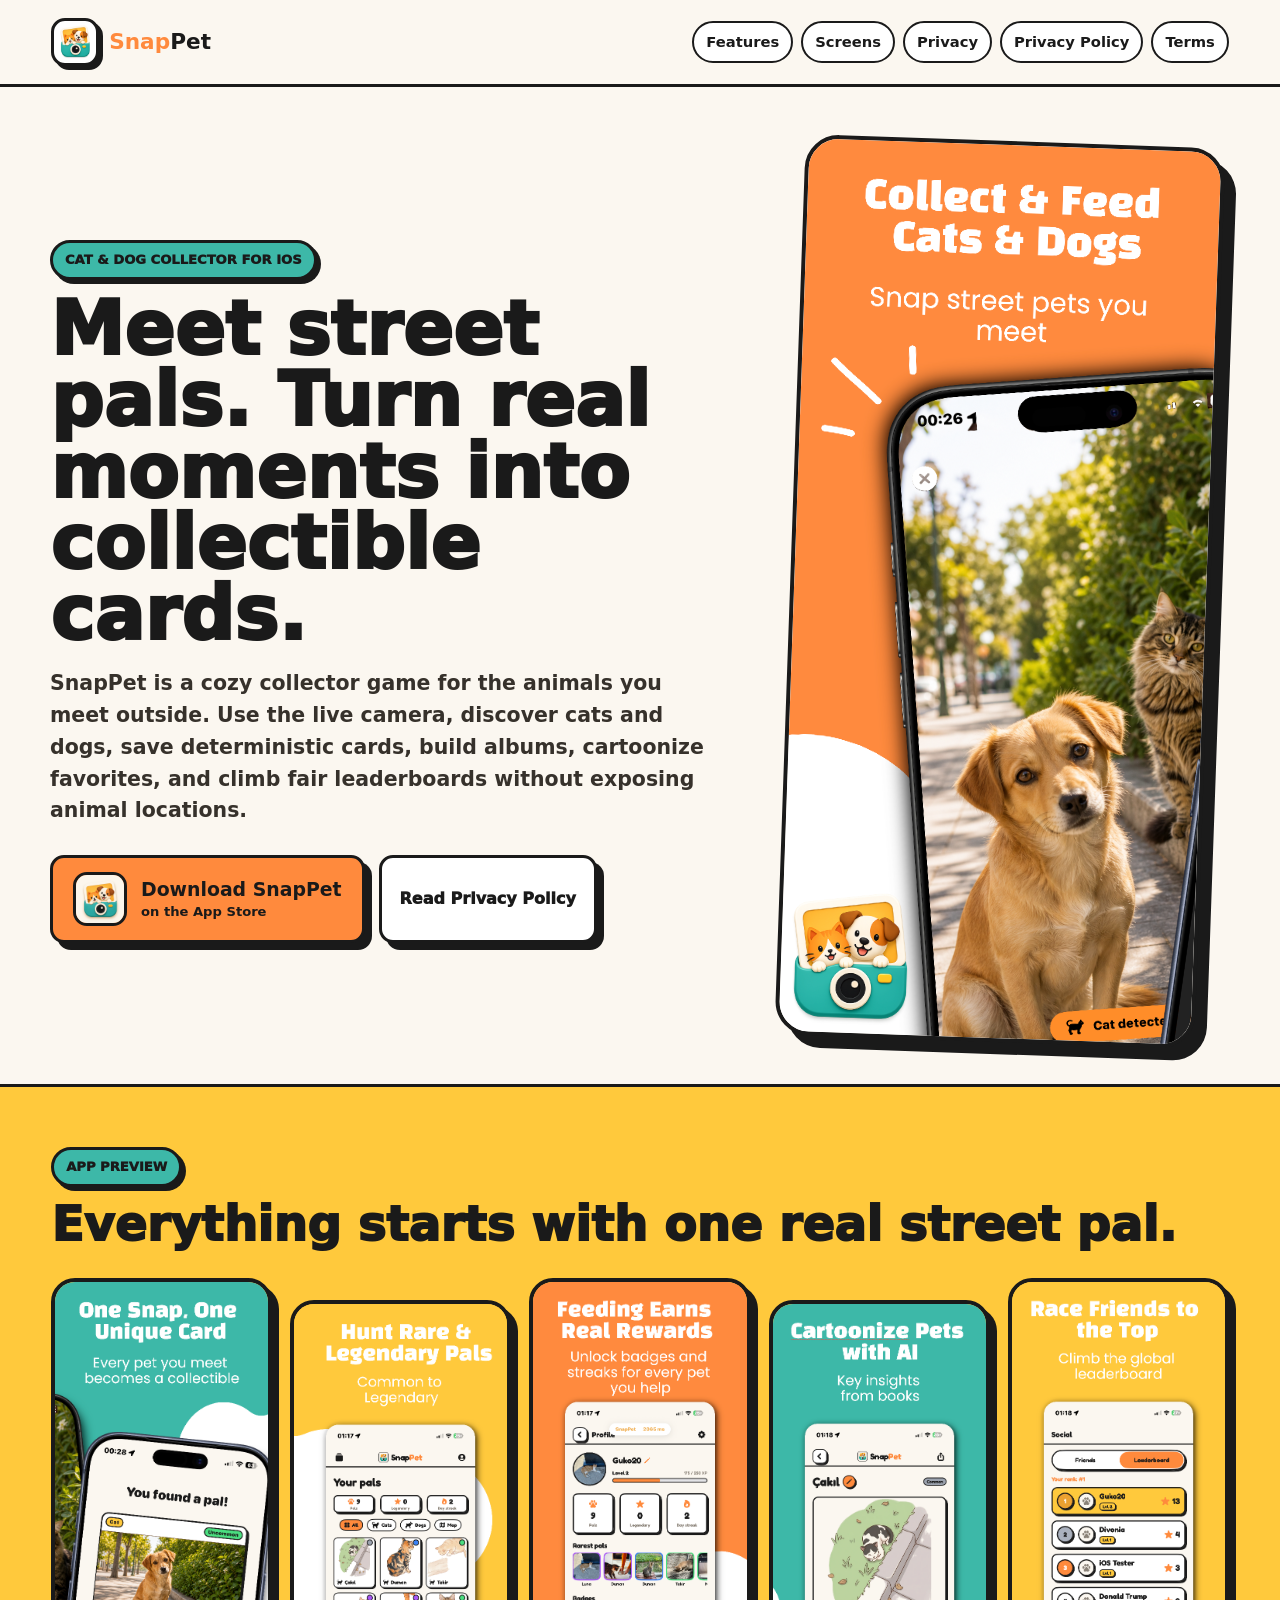
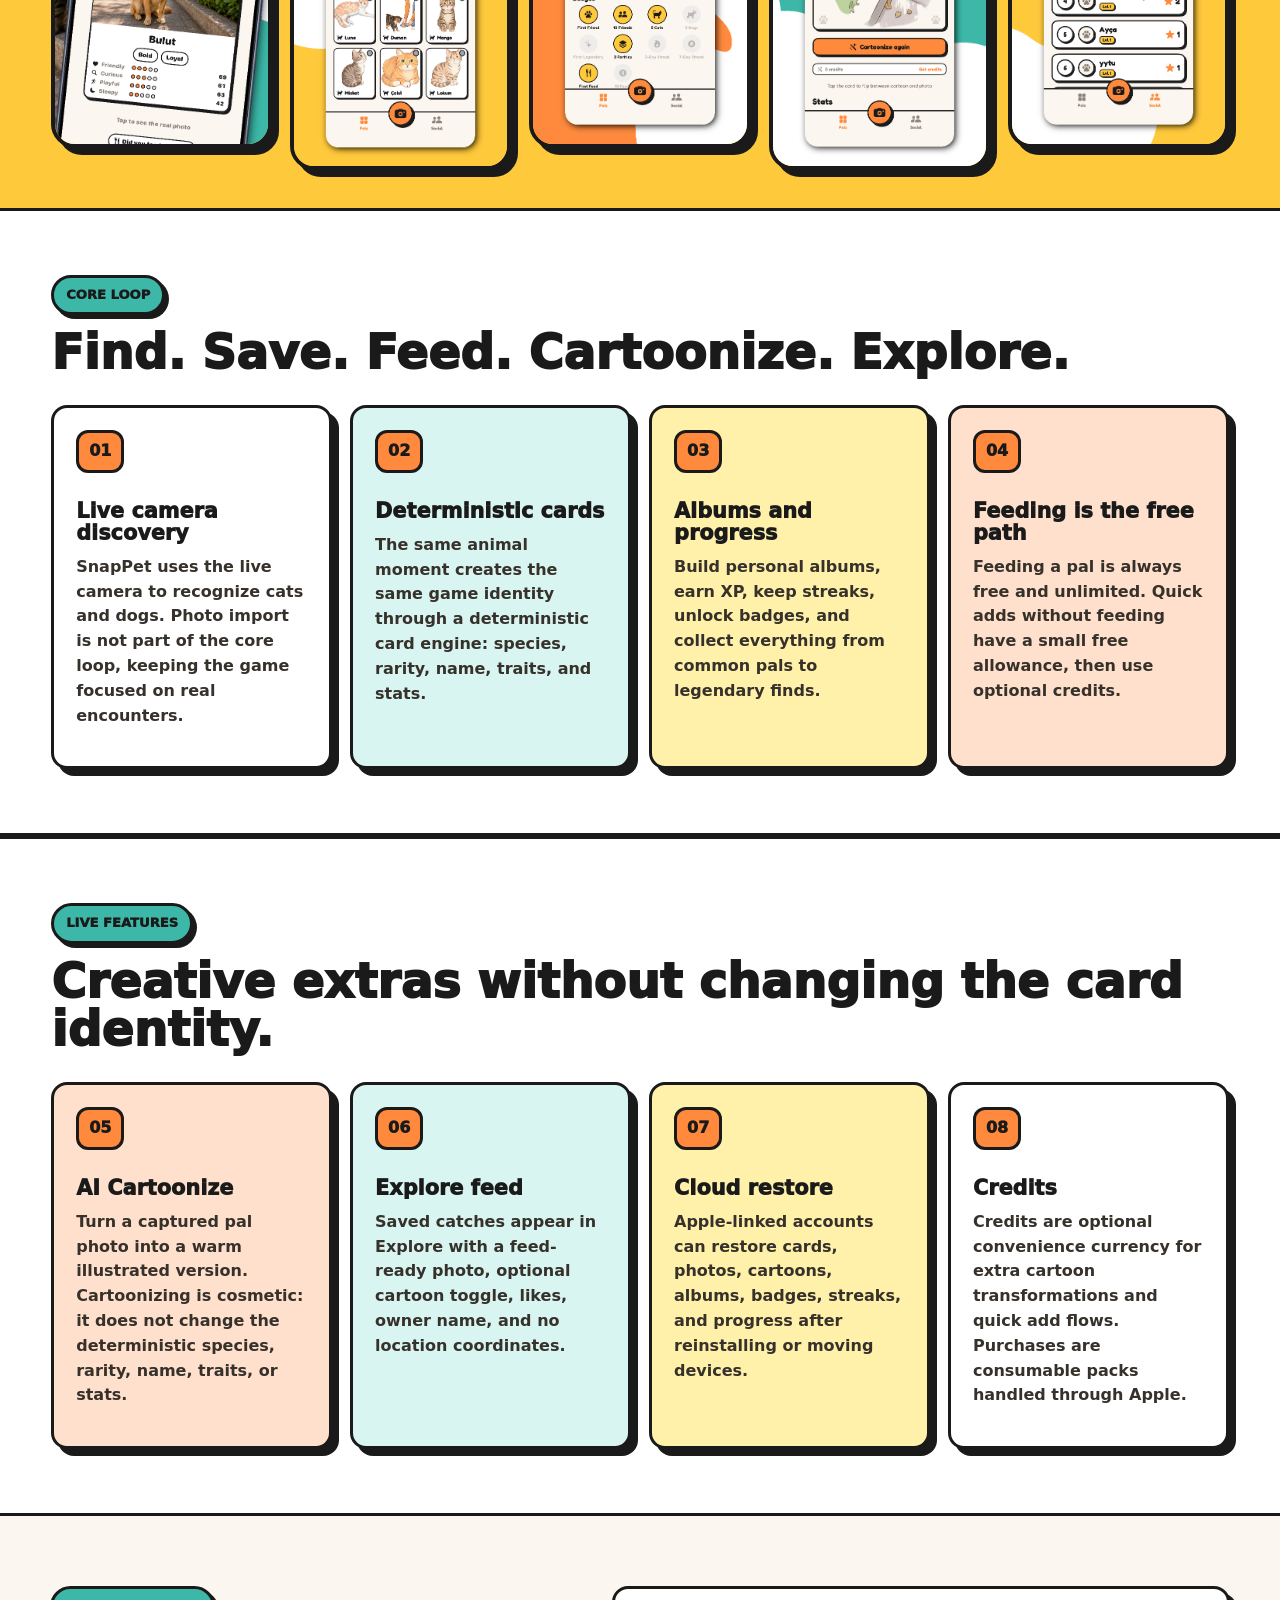
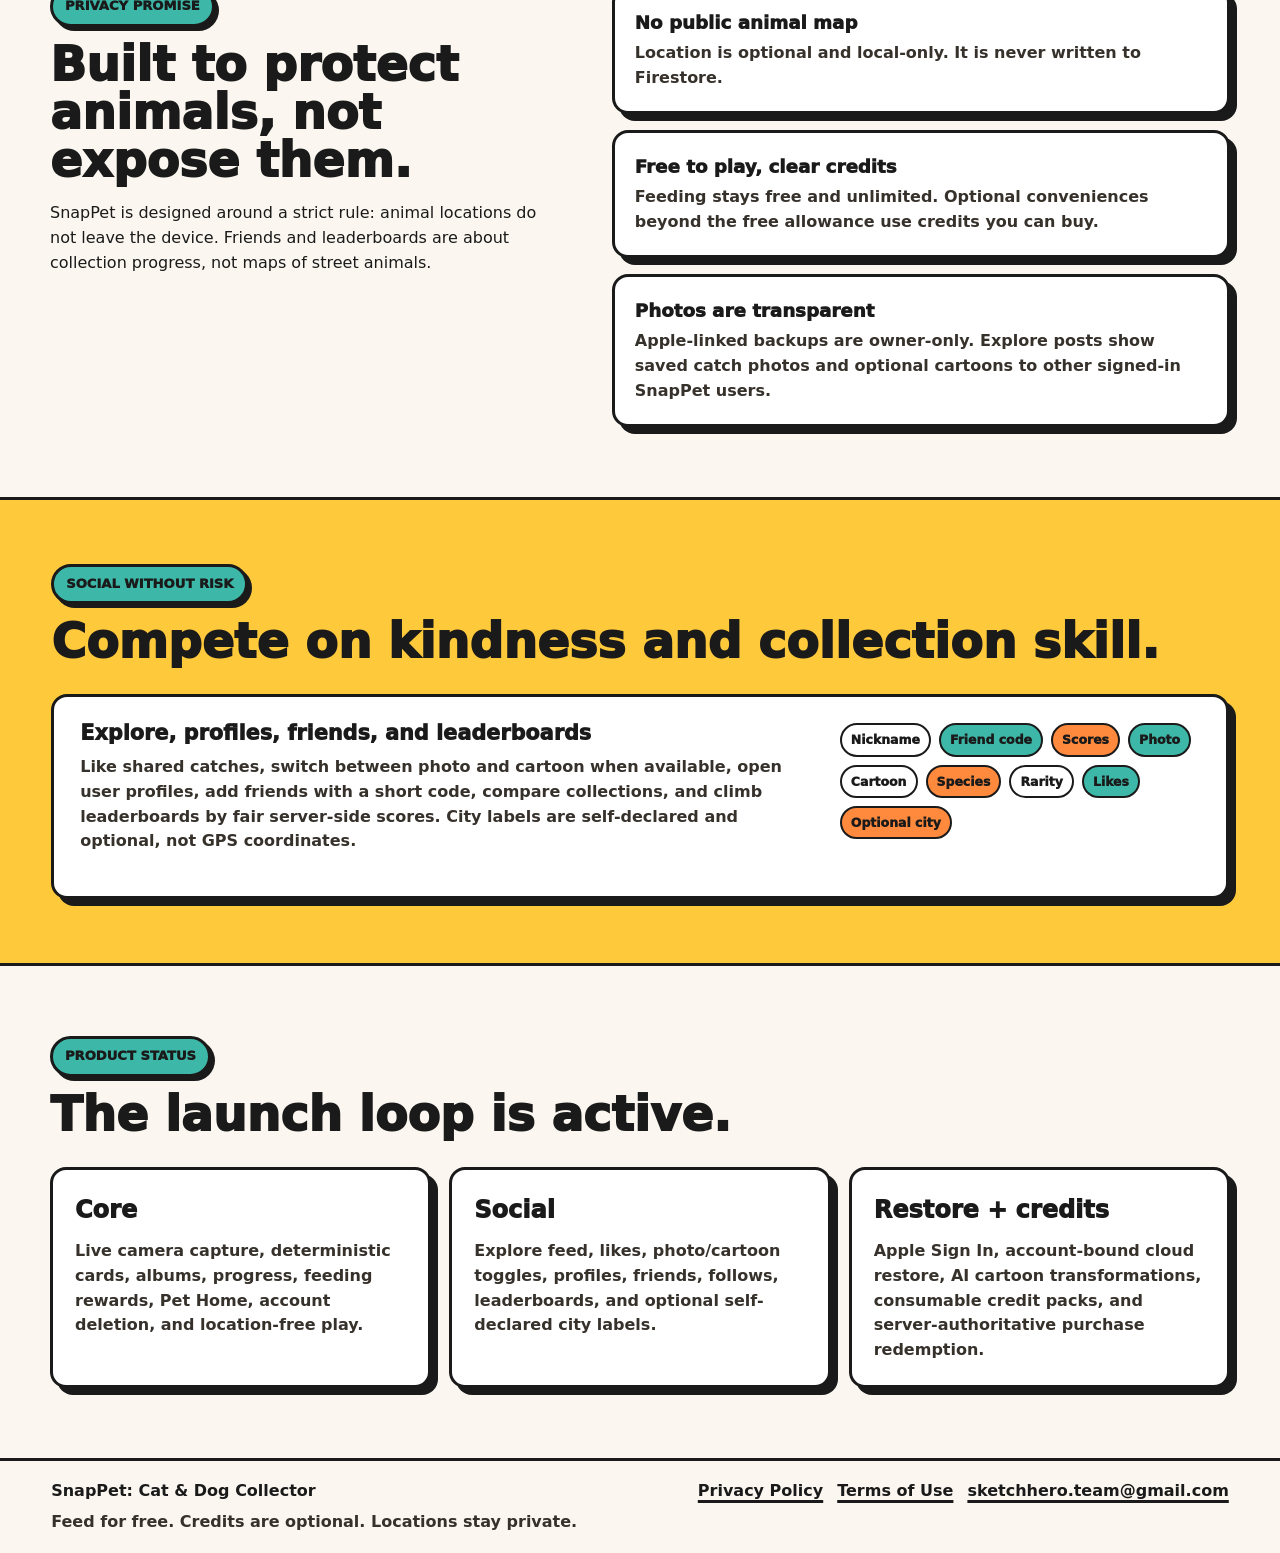
==== commit 916534cc: "Add App Store download CTA" ====
--- a/index.html
+++ b/index.html
@@ -36,7 +36,13 @@
         <h1>Meet street pals. Turn real moments into collectible cards.</h1>
         <p class="lead">SnapPet is a cozy collector game for the animals you meet outside. Use the live camera, discover cats and dogs, save deterministic cards, build albums, cartoonize favorites, and climb fair leaderboards without exposing animal locations.</p>
         <div class="actions">
-          <a class="neo-button primary" href="#launch">Coming to the App Store</a>
+          <a class="neo-button primary download-button" href="https://apps.apple.com/app/id6784579838" target="_blank" rel="noopener" aria-label="Download SnapPet on the App Store">
+            <img src="assets/app-icon.png" alt="" width="54" height="54">
+            <span>
+              <strong>Download SnapPet</strong>
+              <small>on the App Store</small>
+            </span>
+          </a>
           <a class="neo-button secondary" href="privacy.html">Read Privacy Policy</a>
         </div>
       </div>
--- a/styles.css
+++ b/styles.css
@@ -217,6 +217,32 @@
   background: var(--surface);
 }
 
+.download-button {
+  gap: 14px;
+  min-height: 82px;
+  padding: 14px 20px;
+  font-size: 1.18rem;
+}
+
+.download-button img {
+  width: 54px;
+  height: 54px;
+  border: 3px solid var(--ink);
+  border-radius: 14px;
+  background: var(--surface);
+}
+
+.download-button span {
+  display: grid;
+  line-height: 1.05;
+}
+
+.download-button small {
+  margin-top: 5px;
+  font-size: .82rem;
+  font-weight: 900;
+}
+
 .hero-visual {
   justify-self: center;
   width: min(100%, 430px);
@@ -615,6 +641,11 @@
     box-shadow: 8px 8px 0 var(--ink);
   }
 
+  .download-button {
+    width: 100%;
+    justify-content: flex-start;
+  }
+
   .phone-frame {
     transform: none;
     box-shadow: 8px 8px 0 var(--ink);
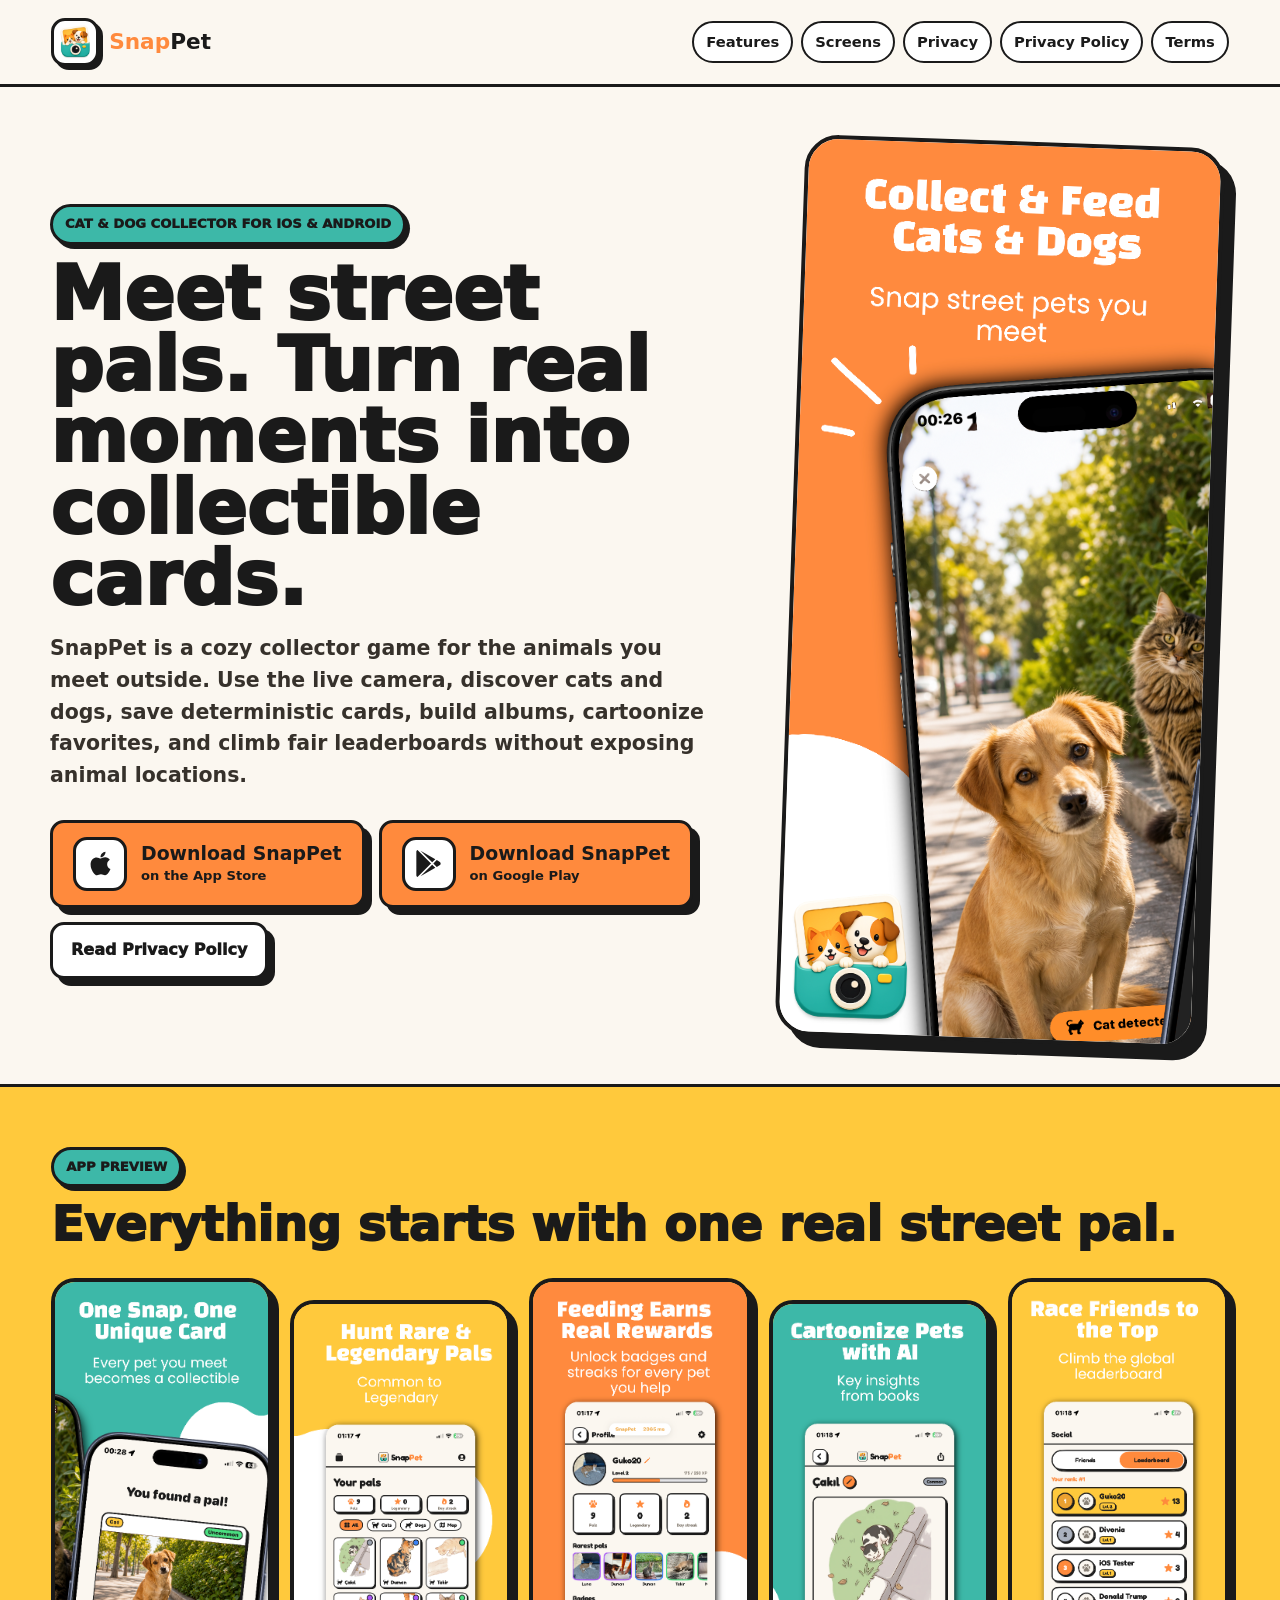
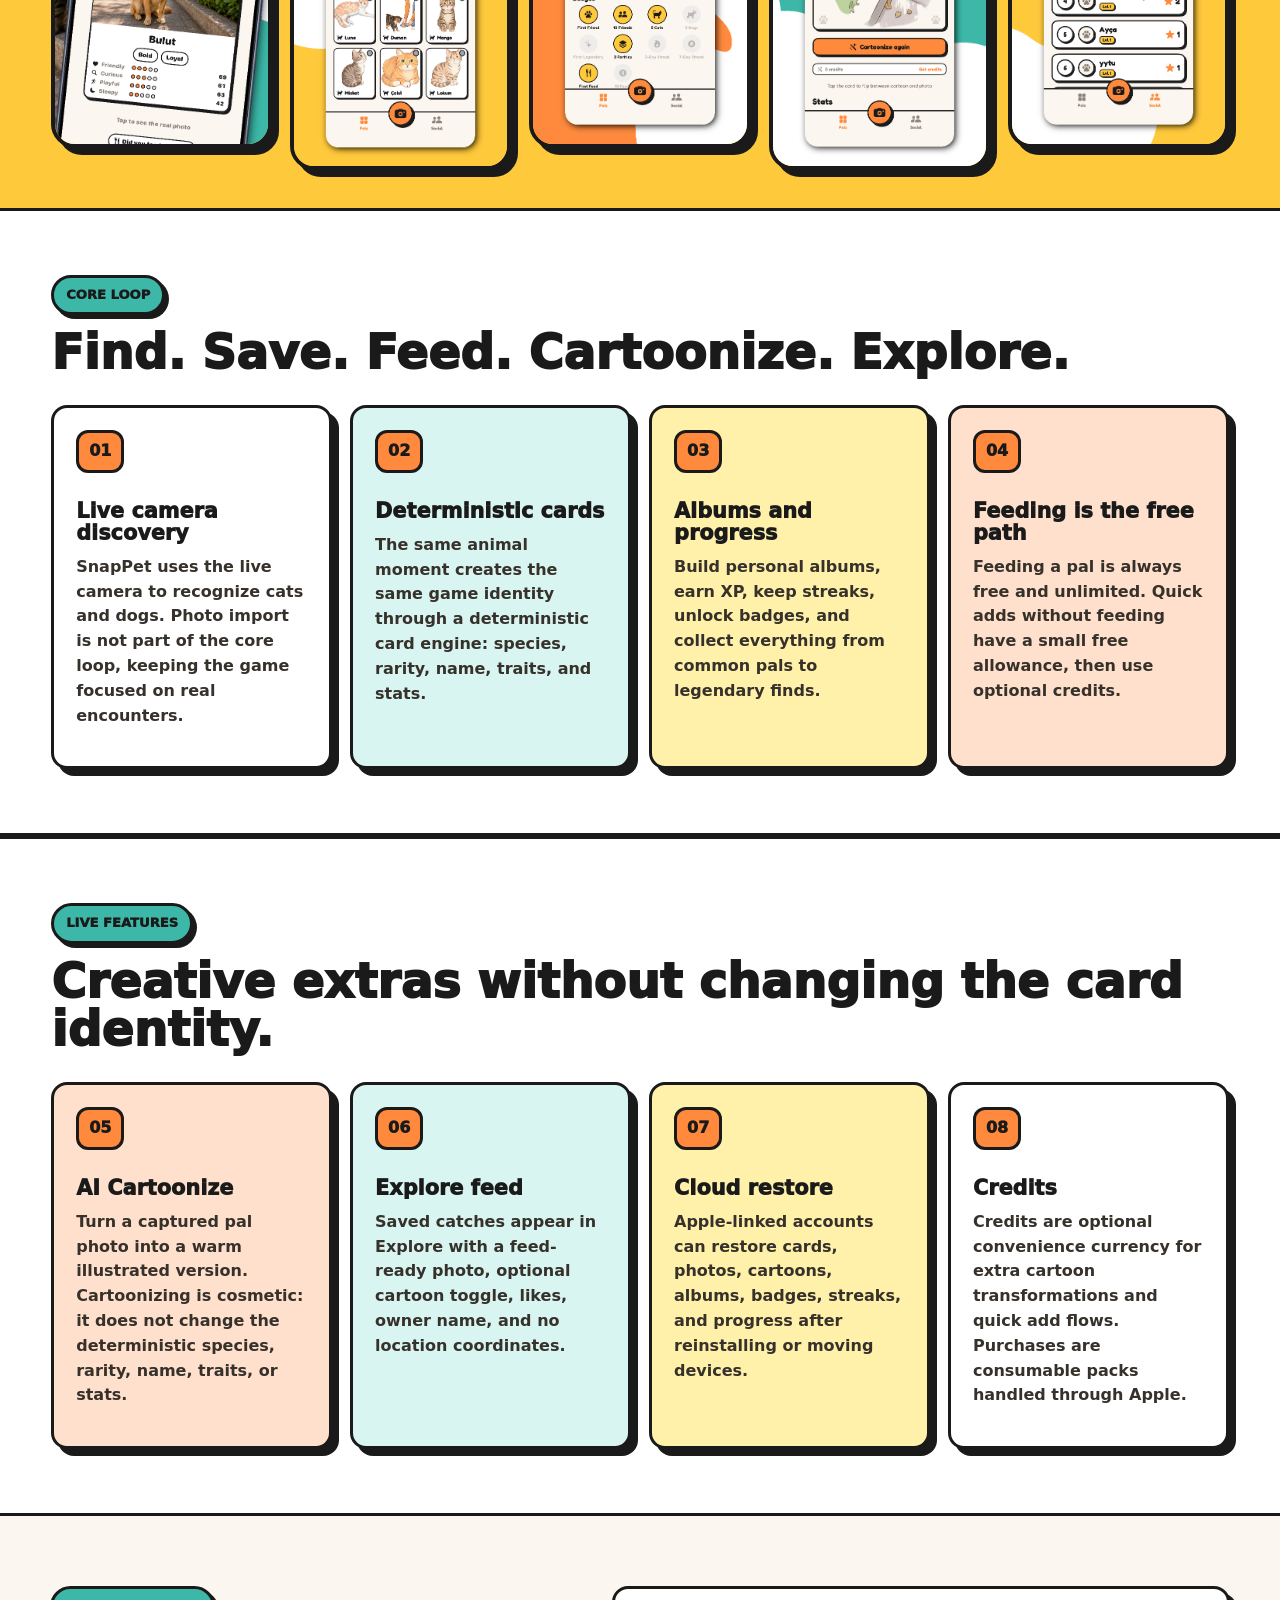
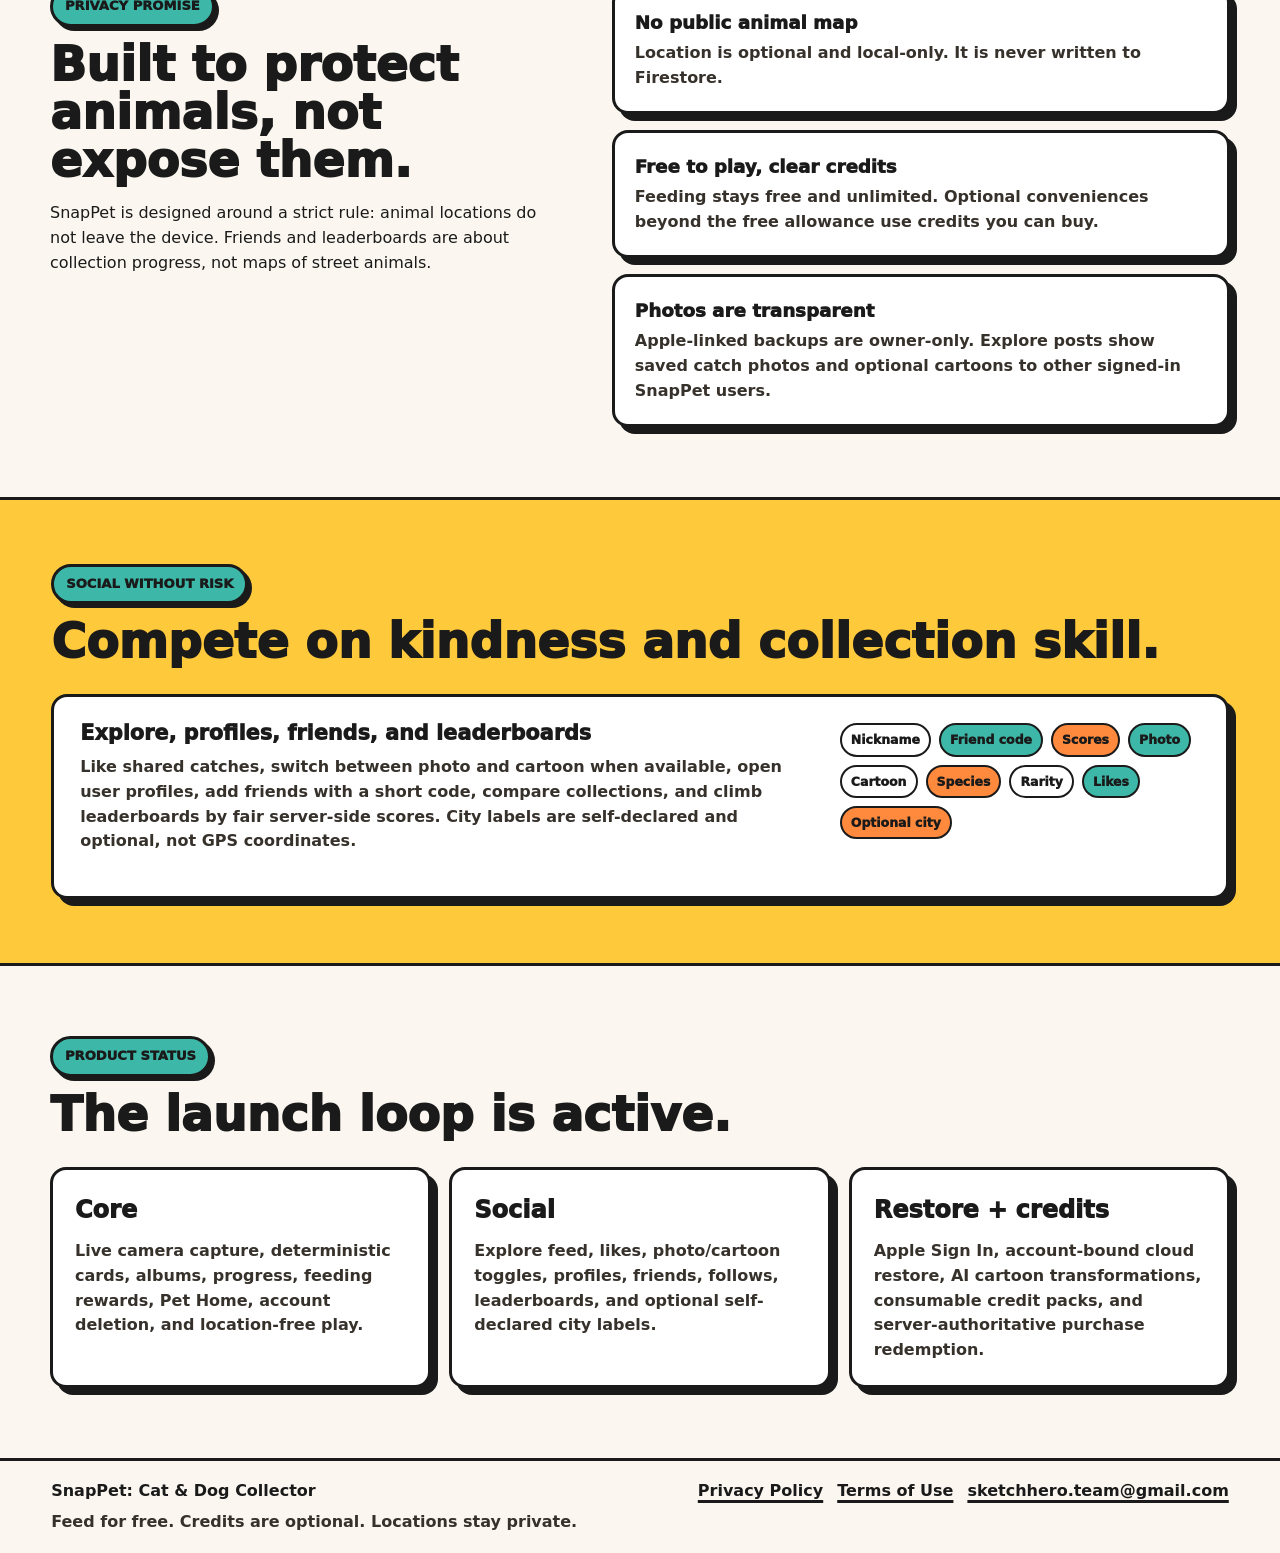
==== commit 499e3e7e: "Match the store cards and offer both platforms on the home page" ====
--- a/index.html
+++ b/index.html
@@ -32,15 +32,22 @@
   <main>
     <section class="hero">
       <div class="hero-copy">
-        <p class="eyebrow">Cat &amp; dog collector for iOS</p>
+        <p class="eyebrow">Cat &amp; dog collector for iOS &amp; Android</p>
         <h1>Meet street pals. Turn real moments into collectible cards.</h1>
         <p class="lead">SnapPet is a cozy collector game for the animals you meet outside. Use the live camera, discover cats and dogs, save deterministic cards, build albums, cartoonize favorites, and climb fair leaderboards without exposing animal locations.</p>
         <div class="actions">
           <a class="neo-button primary download-button" href="https://apps.apple.com/app/id6784579838" target="_blank" rel="noopener" aria-label="Download SnapPet on the App Store">
-            <img src="assets/app-icon.png" alt="" width="54" height="54">
+            <span class="store-mark" aria-hidden="true"><svg viewBox="0 0 384 512"><path d="M318.7 268.7c-.2-36.7 16.4-64.4 50-84.8-18.8-26.9-47.2-41.7-84.7-44.6-35.5-2.8-74.3 20.7-88.5 20.7-15 0-49.4-19.7-76.4-19.7C63.3 141.2 4 184.8 4 273.5q0 39.3 14.4 81.2c12.8 36.7 59 126.7 107.2 125.2 25.2-.6 43-17.9 75.8-17.9 31.8 0 48.3 17.9 76.4 17.9 48.6-.7 90.4-82.5 102.6-119.3-65.2-30.7-61.7-90-61.7-91.9zm-56.6-164.2c27.3-32.4 24.8-61.9 24-72.5-24.1 1.4-52 16.4-67.9 34.9-17.5 19.8-27.8 44.3-25.6 71.9 26.1 2 49.9-11.4 69.5-34.3z"/></svg></span>
             <span>
               <strong>Download SnapPet</strong>
               <small>on the App Store</small>
+            </span>
+          </a>
+          <a class="neo-button primary download-button" href="https://play.google.com/store/apps/details?id=com.easestack.snappet" target="_blank" rel="noopener" aria-label="Get SnapPet on Google Play">
+            <span class="store-mark" aria-hidden="true"><svg viewBox="0 0 512 512"><path d="M325.3 234.3L104.6 13l280.8 161.2-60.1 60.1zM47 0C34 6.8 25.3 19.2 25.3 35.3v441.3c0 16.1 8.7 28.5 21.7 35.3l256.6-256L47 0zm425.2 225.6l-58.9-34.1-65.7 64.5 65.7 64.5 60.1-34.1c18-14.3 18-46.5-1.2-60.8zM104.6 499l280.8-161.2-60.1-60.1L104.6 499z"/></svg></span>
+            <span>
+              <strong>Download SnapPet</strong>
+              <small>on Google Play</small>
             </span>
           </a>
           <a class="neo-button secondary" href="privacy.html">Read Privacy Policy</a>
--- a/styles.css
+++ b/styles.css
@@ -243,6 +243,26 @@
   font-weight: 900;
 }
 
+/* Platform mark tile inside a download button. The selector has to be compound:
+   `.download-button span` above sets display:grid on every span in the button. */
+.download-button .store-mark {
+  display: inline-flex;
+  flex: 0 0 auto;
+  align-items: center;
+  justify-content: center;
+  width: 54px;
+  height: 54px;
+  border: 3px solid var(--ink);
+  border-radius: 14px;
+  background: var(--surface);
+}
+
+.download-button .store-mark svg {
+  width: 27px;
+  height: 27px;
+  fill: var(--ink);
+}
+
 .hero-visual {
   justify-self: center;
   width: min(100%, 430px);
